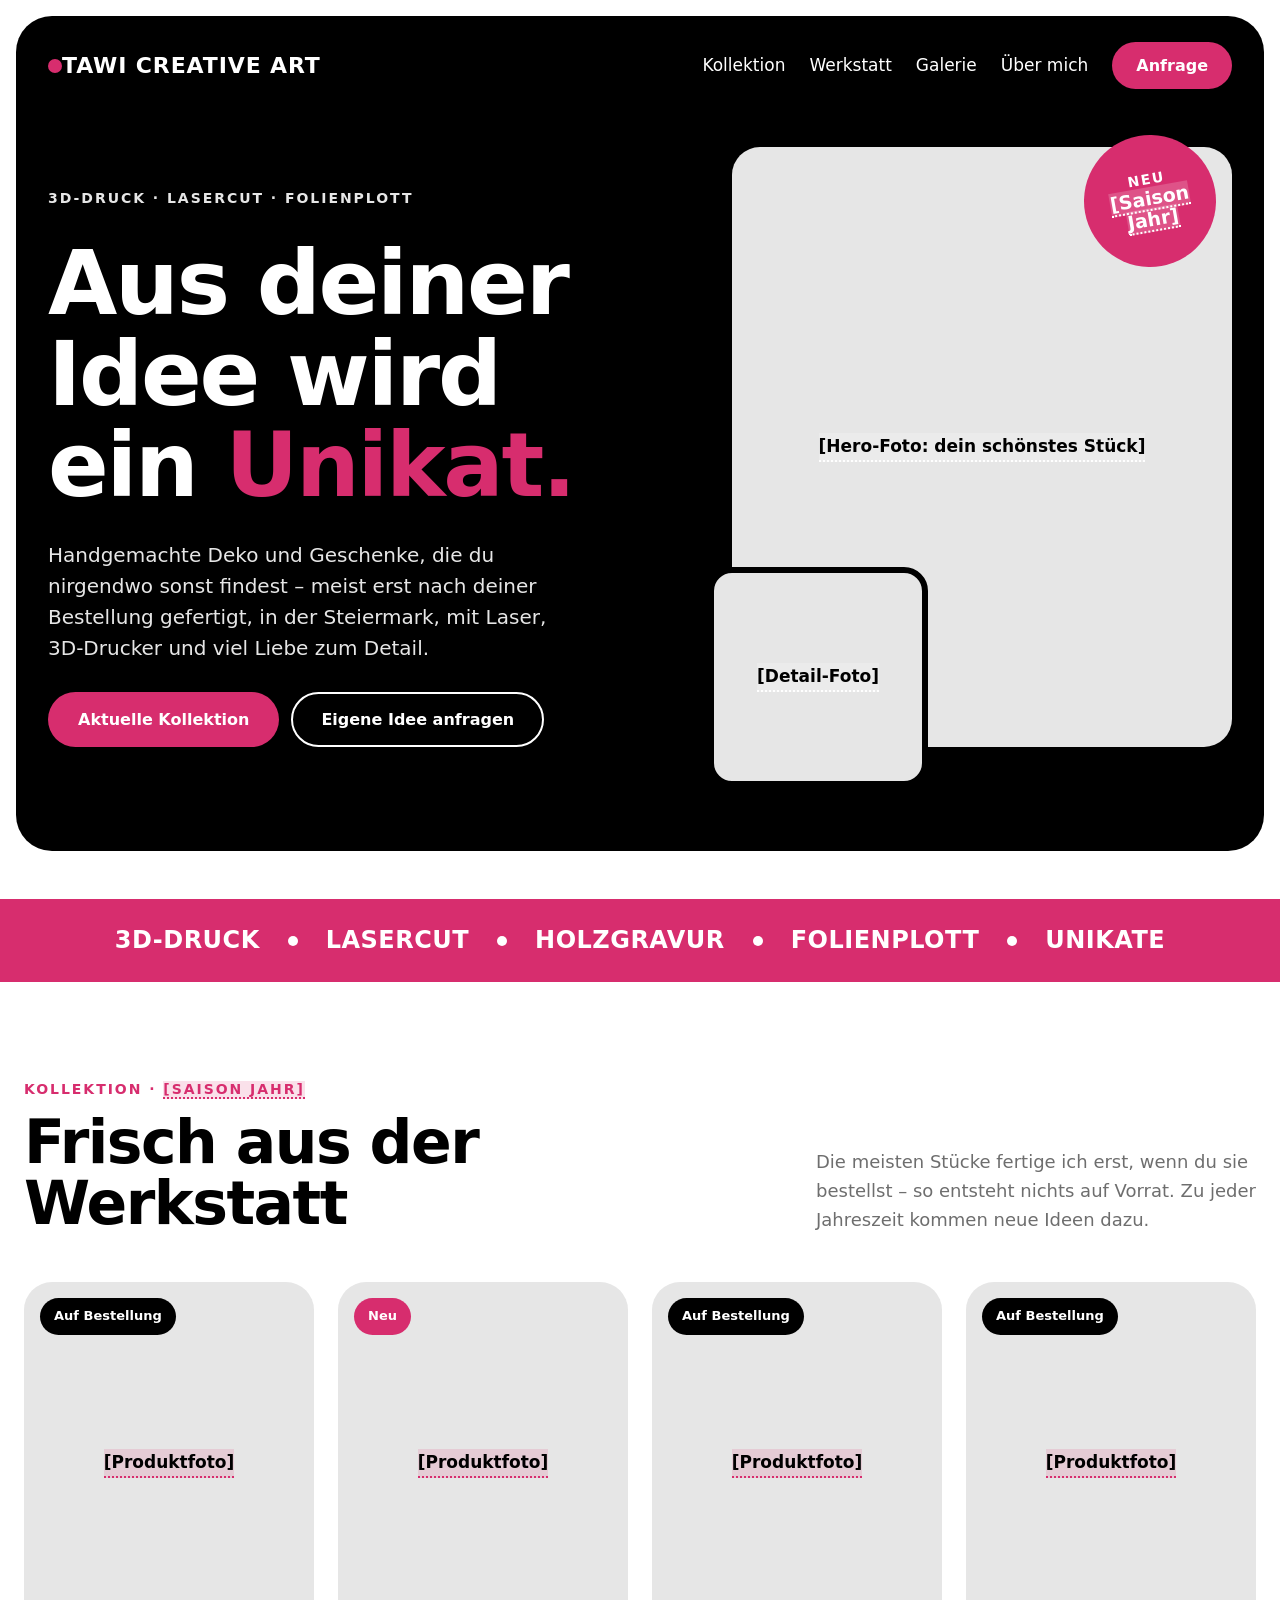
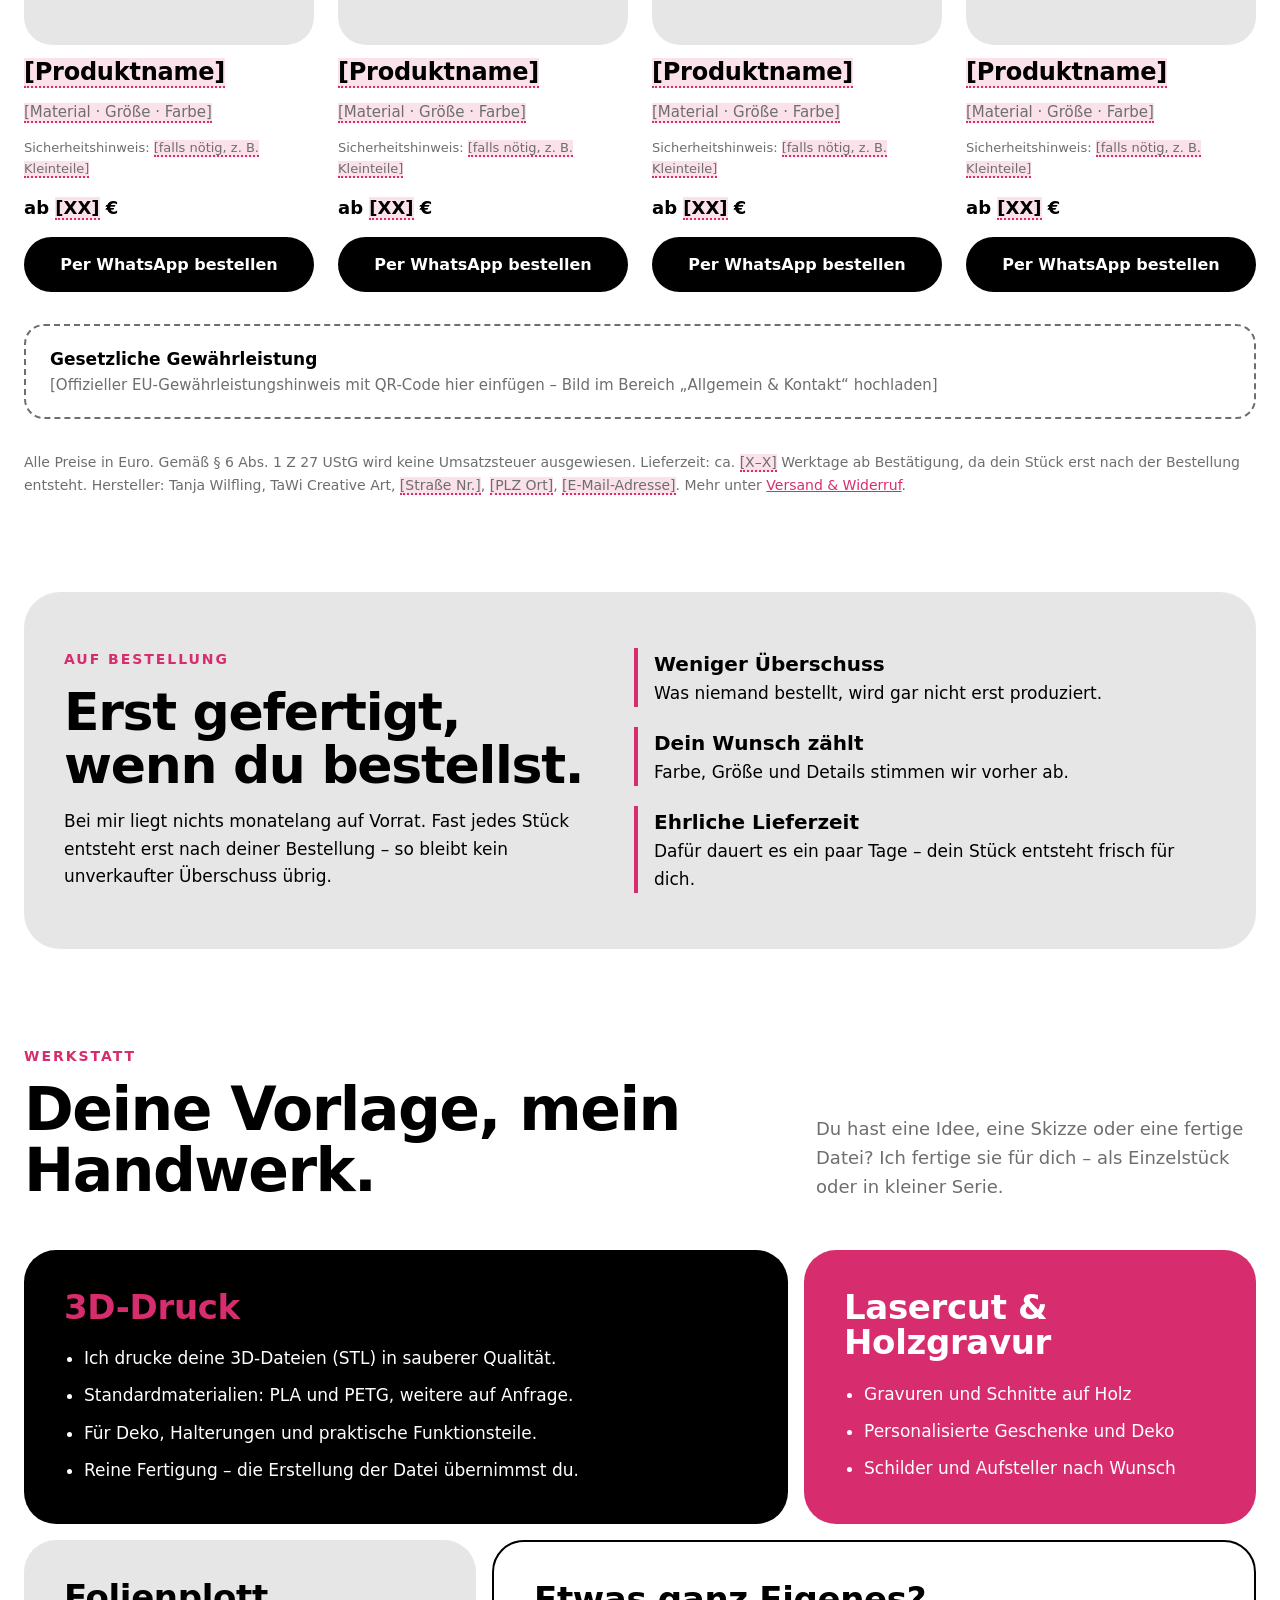
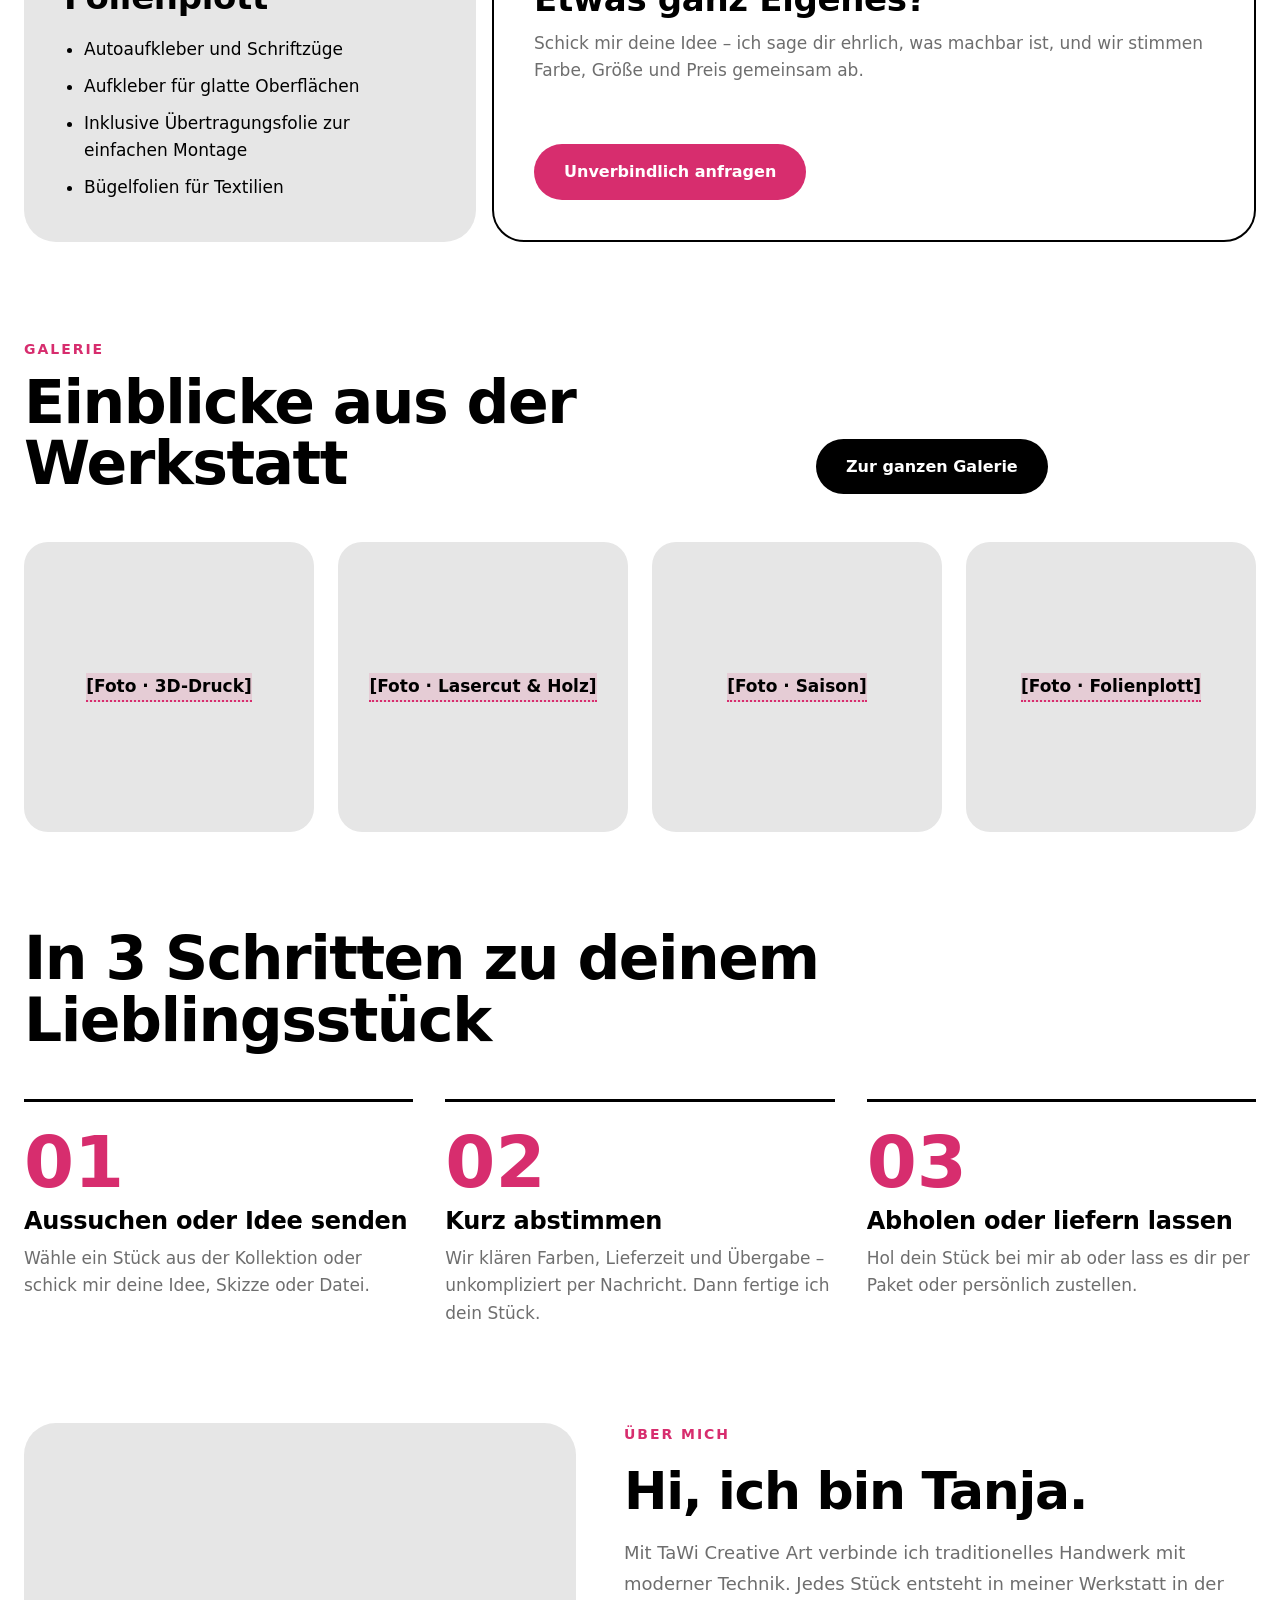
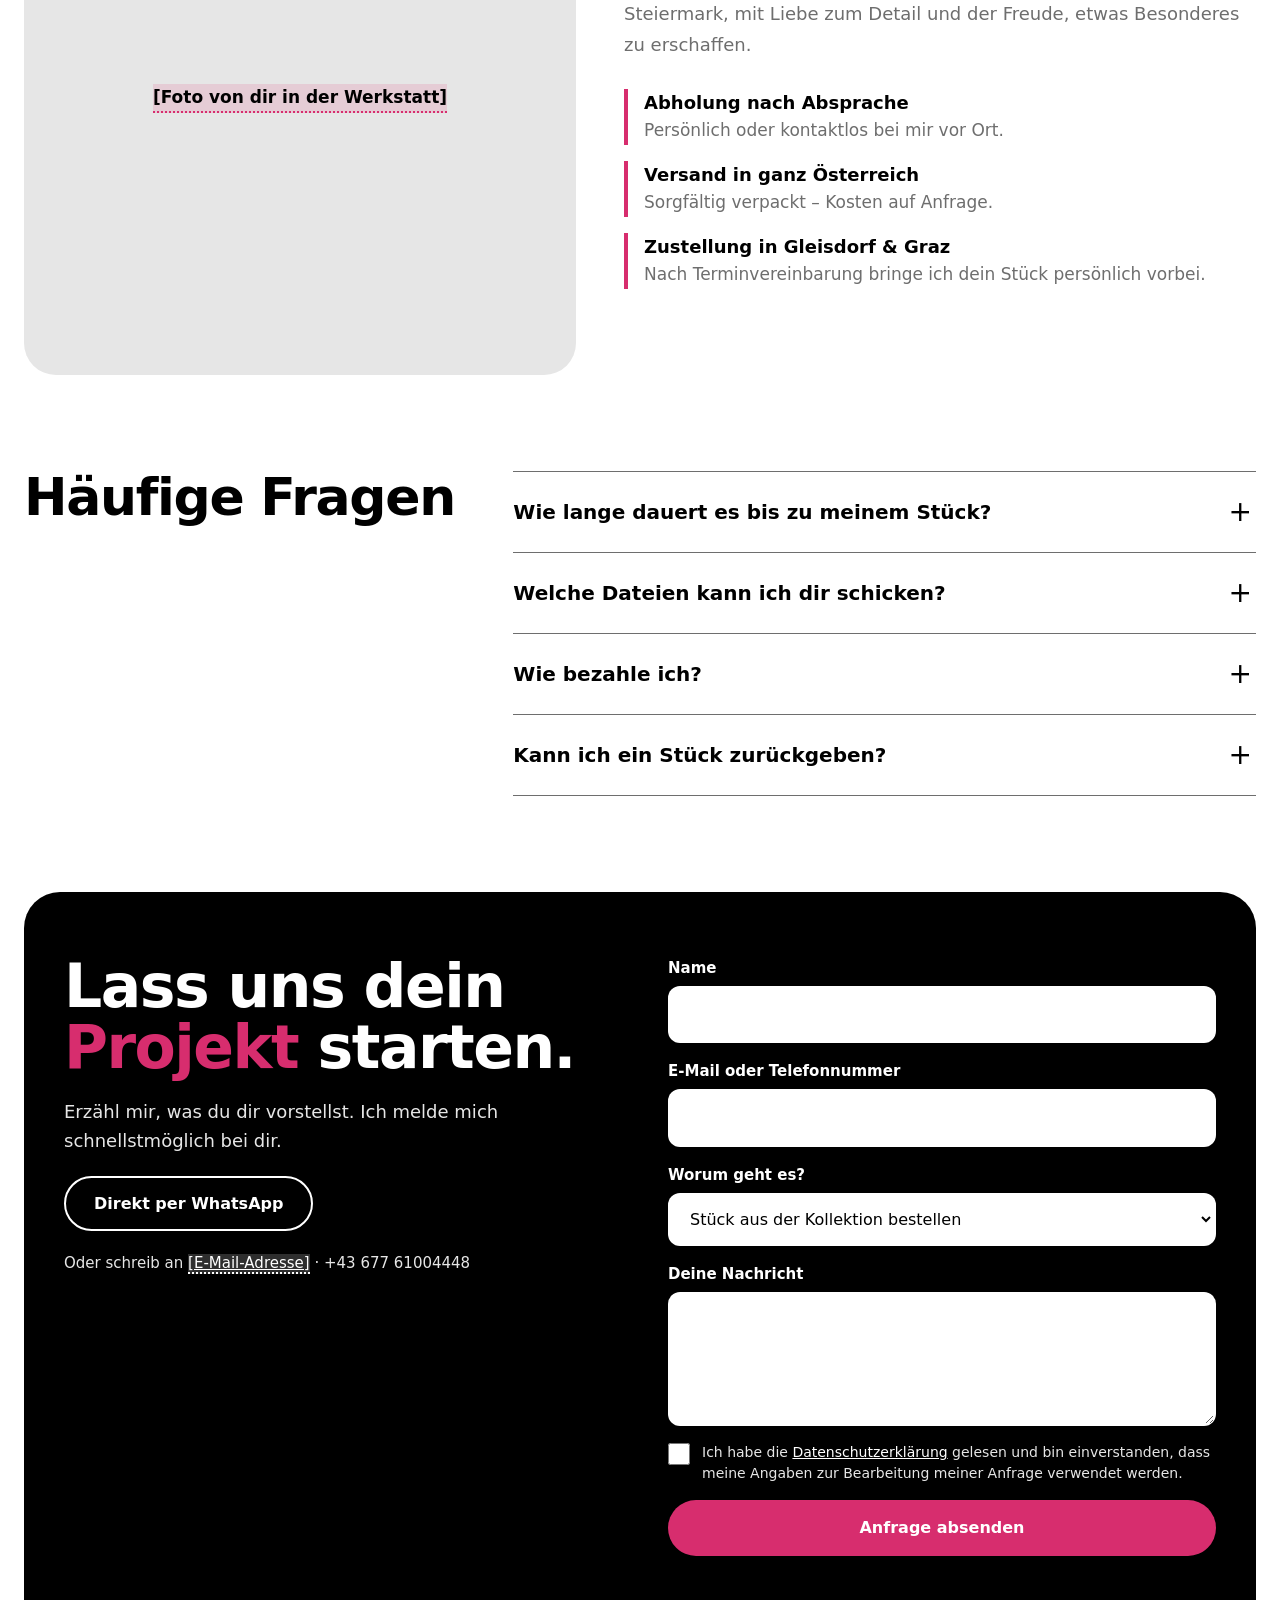
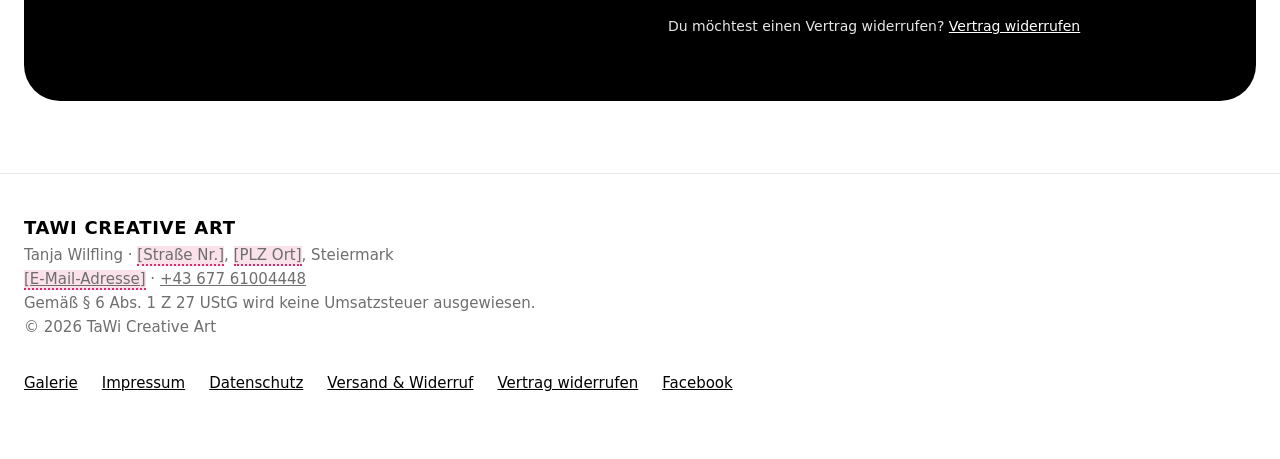
==== index.html @ 8251889d "Add files via upload" ====
<!doctype html>
<html lang="de">
<head>
<meta charset="utf-8">
<meta name="viewport" content="width=device-width, initial-scale=1">
<title>TaWi Creative Art – Geschenke &amp; Deko aus 3D-Druck, Lasercut und Folie</title>
<meta name="description" content="Handgemachte Deko und Geschenke aus 3D-Druck, Lasercut, Holzgravur und Folienplott – meist erst nach deiner Bestellung gefertigt. Aus Gleisdorf, Steiermark.">
<!-- ENTWURF: Die nächste Zeile löschen, sobald die Seite wirklich online gehen und bei Google erscheinen soll. -->
<meta name="robots" content="noindex, nofollow">
<meta property="og:type" content="website">
<meta property="og:title" content="TaWi Creative Art – Geschenke &amp; Deko aus 3D-Druck, Lasercut und Folie">
<meta property="og:description" content="Handgemachte Deko und Geschenke aus 3D-Druck, Lasercut, Holzgravur und Folienplott – meist erst nach deiner Bestellung gefertigt. Aus Gleisdorf, Steiermark.">
<meta name="theme-color" content="#000000">
<link rel="icon" href="data:image/svg+xml,%3Csvg xmlns='http://www.w3.org/2000/svg' viewBox='0 0 32 32'%3E%3Crect width='32' height='32' rx='8' fill='%23000'/%3E%3Ccircle cx='16' cy='16' r='7' fill='%23d72d6e'/%3E%3C/svg%3E">
<link rel="stylesheet" href="assets/css/style.css">
<script src="assets/js/site.js" defer></script>
</head>
<body>
<a class="skip" href="#main">Zum Inhalt springen</a>
<noscript><div class="ns">Bitte aktiviere JavaScript, damit Produkte und Kontaktdaten angezeigt werden.</div></noscript>
<header class="cardwrap"><div class="dark">
<nav class="nav" aria-label="Hauptnavigation">
  <a class="logo" href="index.html"><i></i>TaWi Creative Art</a>
  <ul>
    <li><a href="index.html#kollektion">Kollektion</a></li>
    <li><a href="index.html#werkstatt">Werkstatt</a></li>
    <li><a href="galerie.html">Galerie</a></li>
    <li><a href="index.html#ueber-mich">Über mich</a></li>
    <li><a class="btn" href="index.html#kontakt">Anfrage</a></li>
  </ul>
</nav>
<div class="hero">
  <div class="hero-text">
    <p class="eyebrow">3D-Druck · Lasercut · Folienplott</p>
    <h1>Aus deiner Idee wird ein <span class="pink">Unikat.</span></h1>
    <p class="lead">Handgemachte Deko und Geschenke, die du nirgendwo sonst findest – meist erst nach deiner Bestellung gefertigt, in der Steiermark, mit Laser, 3D-Drucker und viel Liebe zum Detail.</p>
    <div class="btns">
      <a class="btn" href="#kollektion">Aktuelle Kollektion</a>
      <a class="btn btn--line" href="#kontakt">Eigene Idee anfragen</a>
    </div>
  </div>
  <div class="hero-media">
    <div class="sticker" aria-hidden="true"><small data-site="saison_abzeichen">NEU</small><span data-site="saison">[Saison Jahr]</span></div>
    <div class="imgslot hero-main" data-img="hero_bild" data-alt="Ein Stück aus der Werkstatt von TaWi Creative Art">[Hero-Foto: dein schönstes Stück]</div>
    <div class="imgslot hero-sub" data-img="hero_bild2" data-alt="Detailaufnahme">[Detail-Foto]</div>
  </div>
</div>
</div></header>

<div class="ticker" aria-hidden="true"><ul><li>3D-Druck</li><li>Lasercut</li><li>Holzgravur</li><li>Folienplott</li><li>Unikate</li></ul></div>

<main id="main">

<section class="sec wrap" id="kollektion" aria-labelledby="h-kollektion">
  <div class="head">
    <div>
      <p class="eyebrow">Kollektion · <span data-site="saison">[Saison Jahr]</span></p>
      <h2 id="h-kollektion" data-kollektion="titel">Frisch aus der Werkstatt</h2>
    </div>
    <p data-kollektion="intro">Die meisten Stücke fertige ich erst, wenn du sie bestellst – so entsteht nichts auf Vorrat.</p>
  </div>
  <div class="cards" id="produkte"></div>

  <div class="label-box" id="label-box">
    <div>
      <strong>Gesetzliche Gewährleistung</strong>
      <div class="t" id="label-text">[Offizieller EU-Gewährleistungshinweis mit QR-Code hier einfügen – Bild im Bereich „Allgemein &amp; Kontakt“ hochladen]</div>
    </div>
    <img id="label-img" hidden alt="Hinweis zur gesetzlichen Gewährleistung">
  </div>
  <p class="note">Alle Preise in Euro. <span data-site="kleinunternehmer_hinweis" data-if="kleinunternehmer_hinweis">Gemäß § 6 Abs. 1 Z 27 UStG wird keine Umsatzsteuer ausgewiesen.</span> Lieferzeit: ca. <span data-site="lieferzeit">[X–X] Werktage</span> ab Bestätigung, da dein Stück erst nach der Bestellung entsteht. Hersteller: <span data-site="inhaberin">Tanja Wilfling</span>, <span data-site="firmenname">TaWi Creative Art</span>, <span data-site="strasse">[Straße Nr.]</span>, <span data-site="plz_ort">[PLZ Ort]</span>, <span data-site="email">[E-Mail-Adresse]</span>. Mehr unter <a href="versand-widerruf.html">Versand &amp; Widerruf</a>.</p>
</section>

<section class="sec wrap" aria-labelledby="h-bestellung">
  <div class="infobox">
    <div>
      <p class="eyebrow">Auf Bestellung</p>
      <h2 id="h-bestellung">Erst gefertigt, wenn du bestellst.</h2>
      <p>Bei mir liegt nichts monatelang auf Vorrat. Fast jedes Stück entsteht erst nach deiner Bestellung – so bleibt kein unverkaufter Überschuss übrig.</p>
    </div>
    <ul>
      <li><b>Weniger Überschuss</b>Was niemand bestellt, wird gar nicht erst produziert.</li>
      <li><b>Dein Wunsch zählt</b>Farbe, Größe und Details stimmen wir vorher ab.</li>
      <li><b>Ehrliche Lieferzeit</b>Dafür dauert es ein paar Tage – dein Stück entsteht frisch für dich.</li>
    </ul>
  </div>
</section>

<section class="sec wrap" id="werkstatt" aria-labelledby="h-werkstatt">
  <div class="head">
    <div>
      <p class="eyebrow">Werkstatt</p>
      <h2 id="h-werkstatt">Deine Vorlage, mein Handwerk.</h2>
    </div>
    <p>Du hast eine Idee, eine Skizze oder eine fertige Datei? Ich fertige sie für dich – als Einzelstück oder in kleiner Serie.</p>
  </div>
  <div class="bento">
    <div class="row">
      <div class="tile t-black">
        <h3>3D-Druck</h3>
        <ul>
          <li>Ich drucke deine 3D-Dateien (STL) in sauberer Qualität.</li>
          <li>Standardmaterialien: PLA und PETG, weitere auf Anfrage.</li>
          <li>Für Deko, Halterungen und praktische Funktionsteile.</li>
          <li>Reine Fertigung – die Erstellung der Datei übernimmst du.</li>
        </ul>
      </div>
      <div class="tile t-pink">
        <h3>Lasercut &amp; Holzgravur</h3>
        <ul>
          <li>Gravuren und Schnitte auf Holz</li>
          <li>Personalisierte Geschenke und Deko</li>
          <li>Schilder und Aufsteller nach Wunsch</li>
        </ul>
      </div>
    </div>
    <div class="row">
      <div class="tile t-grey">
        <h3>Folienplott</h3>
        <ul>
          <li>Autoaufkleber und Schriftzüge</li>
          <li>Aufkleber für glatte Oberflächen</li>
          <li>Inklusive Übertragungsfolie zur einfachen Montage</li>
          <li>Bügelfolien für Textilien</li>
        </ul>
      </div>
      <div class="tile t-line">
        <div>
          <h3>Etwas ganz Eigenes?</h3>
          <p class="muted" style="margin-top:12px">Schick mir deine Idee – ich sage dir ehrlich, was machbar ist, und wir stimmen Farbe, Größe und Preis gemeinsam ab.</p>
        </div>
        <a class="btn" href="#kontakt" style="align-self:flex-start">Unverbindlich anfragen</a>
      </div>
    </div>
  </div>
</section>

<section class="sec wrap" id="galerie-teaser" aria-labelledby="h-galerie">
  <div class="head">
    <div>
      <p class="eyebrow">Galerie</p>
      <h2 id="h-galerie">Einblicke aus der Werkstatt</h2>
    </div>
    <p><a class="btn btn--dark" href="galerie.html">Zur ganzen Galerie</a></p>
  </div>
  <div class="cards" id="teaser"></div>
</section>

<section class="sec wrap" aria-labelledby="h-schritte">
  <h2 id="h-schritte" style="margin-bottom:48px">In 3 Schritten zu deinem Lieblingsstück</h2>
  <div class="steps">
    <div class="step"><div class="n" aria-hidden="true">01</div><h3>Aussuchen oder Idee senden</h3><p class="muted">Wähle ein Stück aus der Kollektion oder schick mir deine Idee, Skizze oder Datei.</p></div>
    <div class="step"><div class="n" aria-hidden="true">02</div><h3>Kurz abstimmen</h3><p class="muted">Wir klären Farben, Lieferzeit und Übergabe – unkompliziert per Nachricht. Dann fertige ich dein Stück.</p></div>
    <div class="step"><div class="n" aria-hidden="true">03</div><h3>Abholen oder liefern lassen</h3><p class="muted">Hol dein Stück bei mir ab oder lass es dir per Paket oder persönlich zustellen.</p></div>
  </div>
</section>

<section class="sec wrap" id="ueber-mich" aria-labelledby="h-ueber">
  <div class="about">
    <div><div class="imgslot" data-img="ueber_bild" data-alt="Tanja Wilfling in ihrer Werkstatt">[Foto von dir in der Werkstatt]</div></div>
    <div>
      <p class="eyebrow">Über mich</p>
      <h2 id="h-ueber">Hi, ich bin Tanja.</h2>
      <p class="muted" style="font-size:18px;line-height:1.7">Mit TaWi Creative Art verbinde ich traditionelles Handwerk mit moderner Technik. Jedes Stück entsteht in meiner Werkstatt in der Steiermark, mit Liebe zum Detail und der Freude, etwas Besonderes zu erschaffen.</p>
      <ul>
        <li><b>Abholung nach Absprache</b><span>Persönlich oder kontaktlos bei mir vor Ort.</span></li>
        <li><b>Versand in ganz Österreich</b><span>Sorgfältig verpackt – Kosten auf Anfrage.</span></li>
        <li><b>Zustellung in Gleisdorf &amp; Graz</b><span>Nach Terminvereinbarung bringe ich dein Stück persönlich vorbei.</span></li>
      </ul>
    </div>
  </div>
</section>

<section class="sec wrap" aria-labelledby="h-faq">
  <div class="faq">
    <h2 id="h-faq">Häufige Fragen</h2>
    <div class="faq-list" id="faq-list"></div>
  </div>
</section>

<section class="sec wrap" id="kontakt" aria-labelledby="h-kontakt">
  <div class="contact">
    <div>
      <h2 id="h-kontakt">Lass uns dein <span class="pink">Projekt</span> starten.</h2>
      <p>Erzähl mir, was du dir vorstellst. Ich melde mich schnellstmöglich bei dir.</p>
      <a class="btn btn--line" data-href="https://wa.me/{whatsapp}" href="https://wa.me/4367761004448">Direkt per WhatsApp</a>
      <p style="font-size:15px">Oder schreib an <a style="color:#fff" data-href="mailto:{email}" data-site="email" href="#kontakt">[E-Mail-Adresse]</a> · <span data-site="telefon">+43 677 61004448</span></p>
    </div>
    <form class="f" data-subject="Anfrage über die Website TaWi Creative Art" novalidate>
      <div class="field"><label for="f-name">Name</label><input id="f-name" name="Name" type="text" autocomplete="name" required></div>
      <div class="field"><label for="f-kontakt">E-Mail oder Telefonnummer</label><input id="f-kontakt" name="Kontakt" type="text" autocomplete="email" required></div>
      <div class="field"><label for="f-anliegen">Worum geht es?</label>
        <select id="f-anliegen" name="Anliegen">
          <option>Stück aus der Kollektion bestellen</option>
          <option>3D-Druck</option>
          <option>Lasercut &amp; Holzgravur</option>
          <option>Folienplott &amp; Autoaufkleber</option>
        </select>
      </div>
      <div class="field"><label for="f-text">Deine Nachricht</label><textarea id="f-text" name="Nachricht" rows="4" required></textarea></div>
      <div class="hp" aria-hidden="true"><label>Nicht ausfüllen<input name="_gotcha" type="text" tabindex="-1" autocomplete="off"></label></div>
      <div class="check"><input id="f-dsgvo" type="checkbox" required><label for="f-dsgvo">Ich habe die <a href="datenschutz.html">Datenschutzerklärung</a> gelesen und bin einverstanden, dass meine Angaben zur Bearbeitung meiner Anfrage verwendet werden.</label></div>
      <button class="btn" type="submit">Anfrage absenden</button>
      <p class="form-msg" role="status" aria-live="polite"></p>
      <p style="font-size:14px;color:#e6e6e6">Du möchtest einen Vertrag widerrufen? <a style="color:#fff" href="vertrag-widerrufen.html">Vertrag widerrufen</a></p>
    </form>
  </div>
</section>

</main>
<footer class="footer"><div class="wrap">
  <div>
    <b data-site="firmenname">TaWi Creative Art</b>
    <div><span data-site="inhaberin">Tanja Wilfling</span> · <span data-site="strasse">[Straße Nr.]</span>, <span data-site="plz_ort">[PLZ Ort]</span>, Steiermark</div>
    <div><a data-href="mailto:{email}" data-site="email" href="#" style="color:inherit">[E-Mail-Adresse]</a> · <a data-href="tel:{telefon_tel}" data-site="telefon" href="tel:+4367761004448" style="color:inherit">+43 677 61004448</a></div>
    <div data-if="kleinunternehmer_hinweis"><span data-site="kleinunternehmer_hinweis">Gemäß § 6 Abs. 1 Z 27 UStG wird keine Umsatzsteuer ausgewiesen.</span></div>
    <div>© <span data-year>2026</span> TaWi Creative Art</div>
  </div>
  <ul>
    <li><a href="galerie.html">Galerie</a></li>
    <li><a href="impressum.html">Impressum</a></li>
    <li><a href="datenschutz.html">Datenschutz</a></li>
    <li><a href="versand-widerruf.html">Versand &amp; Widerruf</a></li>
    <li><a href="vertrag-widerrufen.html">Vertrag widerrufen</a></li>
    <li><a data-href="{facebook}" href="https://www.facebook.com/profile.php?id=61577675852365" rel="noopener">Facebook</a></li>
  </ul>
</div></footer>
</body>
</html>
---- assets/css/style.css ----
/* TaWi Creative Art – Stylesheet */
:root{
  --black:#000000; --white:#FFFFFF; --pink:#d72d6e; --g1:#e6e6e6; --g2:#6e6e6e;
  --radius:32px; --radius-s:20px;
  --head:"Bricolage Grotesque","Arial Black","Helvetica Neue",system-ui,-apple-system,"Segoe UI",Roboto,sans-serif;
  --body:"DM Sans",system-ui,-apple-system,"Segoe UI",Roboto,"Helvetica Neue",Arial,sans-serif;
  --max:1280px;
}
*{box-sizing:border-box}
html{scroll-behavior:smooth}
body{margin:0;font-family:var(--body);font-size:17px;line-height:1.6;color:var(--black);background:var(--white);-webkit-text-size-adjust:100%}
img{max-width:100%;display:block}
[hidden]{display:none!important}
a{color:var(--pink)}
a:hover{color:var(--black)}
:focus-visible{outline:3px solid var(--pink);outline-offset:3px}
.skip{position:absolute;left:-999px;top:0;background:var(--black);color:var(--white);padding:12px 16px;z-index:100}
.skip:focus{left:8px;top:8px}
h1,h2,h3{font-family:var(--head);font-weight:800;margin:0;letter-spacing:-0.025em;line-height:1.02}
h1{font-size:clamp(44px,7vw,92px)}
h2{font-size:clamp(34px,5vw,60px)}
h3{font-size:24px;line-height:1.15;letter-spacing:-0.01em}
p{margin:0}
.wrap{max-width:var(--max);margin:0 auto;padding-left:24px;padding-right:24px}
.sec{padding-top:96px}
.eyebrow{font-size:14px;font-weight:700;letter-spacing:.14em;text-transform:uppercase;color:var(--pink)}
.muted{color:var(--g2)}
.pink{color:var(--pink)}

/* Karten oben (Navigation / Hero) */
.cardwrap{padding:16px 16px 0}
.dark{max-width:var(--max);margin:0 auto;background:var(--black);color:var(--white);border-radius:36px;overflow:hidden}
.nav{display:flex;flex-wrap:wrap;align-items:center;justify-content:space-between;gap:8px 16px;padding:20px 32px}
.logo{display:flex;align-items:center;gap:10px;font-family:var(--head);font-weight:800;font-size:22px;letter-spacing:.04em;text-transform:uppercase;color:var(--white);text-decoration:none}
.logo i{width:14px;height:14px;border-radius:99px;background:var(--pink);display:inline-block}
.nav ul{display:flex;flex-wrap:wrap;gap:0 24px;list-style:none;margin:0;padding:0;align-items:center;font-weight:500}
.nav a{color:var(--white);text-decoration:none;display:inline-block;padding:12px 0}
.nav a:hover{color:var(--g1);text-decoration:underline}
.nav a.btn{padding:12px 22px;color:var(--white)}
.nav a.btn:hover{background:var(--white);color:var(--black);text-decoration:none}

/* Knöpfe */
.btn{display:inline-block;font-family:var(--body);font-weight:700;font-size:16px;line-height:1.2;text-align:center;text-decoration:none;padding:16px 28px;border-radius:99px;border:2px solid transparent;cursor:pointer;background:var(--pink);color:var(--white)}
.btn:hover{background:var(--black);color:var(--white)}
.btn--dark{background:var(--black);color:var(--white)}
.btn--dark:hover{background:var(--pink)}
.btn--line{background:transparent;color:var(--white);border-color:var(--white)}
.btn--line:hover{background:var(--white);color:var(--black)}
.btn--line-dark{background:transparent;color:var(--black);border-color:var(--black)}
.btn--line-dark:hover{background:var(--black);color:var(--white)}
.btns{display:flex;flex-wrap:wrap;gap:12px}

/* Hero */
.hero{display:flex;flex-wrap:wrap;align-items:center;gap:56px;padding:32px 32px 64px}
.hero-text{flex:1 1 460px;min-width:0;display:flex;flex-direction:column;gap:28px}
.hero-text .eyebrow{color:var(--g1)}
.hero-text p.lead{font-size:20px;line-height:1.55;color:var(--g1);max-width:520px}
.hero-media{flex:1 1 380px;min-width:0;position:relative;padding:0 0 40px 24px}
.imgslot{position:relative;overflow:hidden;background:var(--g1);color:var(--black);display:flex;align-items:center;justify-content:center;text-align:center;font-weight:700;padding:16px}
.imgslot img{position:absolute;inset:0;width:100%;height:100%;object-fit:cover}
.hero-main{width:100%;aspect-ratio:4/5;max-height:600px;border-radius:28px}
.hero-sub{position:absolute;left:0;bottom:0;width:42%;aspect-ratio:1/1;border-radius:24px;border:6px solid var(--black)}
.sticker{position:absolute;right:16px;top:-12px;width:132px;height:132px;border-radius:99px;background:var(--pink);color:var(--white);display:flex;flex-direction:column;align-items:center;justify-content:center;text-align:center;transform:rotate(-10deg);font-family:var(--head);font-weight:800;line-height:1.1;z-index:2;padding:8px}
.sticker small{font-size:14px;letter-spacing:.12em}
.sticker span{font-size:19px}

/* Laufband */
.ticker{background:var(--pink);color:var(--white);margin-top:48px}
.ticker ul{max-width:var(--max);margin:0 auto;padding:22px 24px;list-style:none;display:flex;flex-wrap:wrap;align-items:center;justify-content:center;gap:10px 28px;font-family:var(--head);font-weight:800;font-size:24px;text-transform:uppercase;letter-spacing:.02em}
.ticker li+li::before{content:"";display:inline-block;width:10px;height:10px;border-radius:99px;background:var(--white);margin-right:28px;vertical-align:middle}

/* Abschnittsköpfe */
.head{display:flex;flex-wrap:wrap;align-items:flex-end;justify-content:space-between;gap:24px;margin-bottom:48px}
.head>div{flex:1 1 420px;min-width:0;display:flex;flex-direction:column;gap:12px}
.head>p{flex:1 1 320px;max-width:440px;font-size:18px;color:var(--g2)}

/* Produkte */
.cards{display:flex;flex-wrap:wrap;gap:24px}
.card{flex:1 1 250px;min-width:0;display:flex;flex-direction:column;gap:14px}
.card .imgslot{aspect-ratio:4/5;border-radius:28px}
.badge{position:absolute;left:16px;top:16px;z-index:1;background:var(--black);color:var(--white);font-size:13px;font-weight:700;padding:8px 14px;border-radius:99px}
.badge.neu{background:var(--pink)}
.card h3{font-size:24px}
.card .d{font-size:15px;color:var(--g2)}
.card .s{font-size:13px;color:var(--g2)}
.card .p{font-weight:700;font-size:18px}
.note{font-size:14px;color:var(--g2);margin-top:32px}
.label-box{margin-top:32px;border:2px dashed var(--g2);border-radius:var(--radius-s);padding:20px 24px;display:flex;flex-wrap:wrap;gap:16px 24px;align-items:center}
.label-box strong{display:block}
.label-box img{max-width:340px;height:auto;border-radius:8px}
.label-box .t{flex:1 1 300px;font-size:15px;color:var(--g2)}
.label-box.has-img{border-style:solid;border-color:var(--g1)}

/* Info-Box (Auf Bestellung) */
.infobox{background:var(--g1);border-radius:36px;padding:56px 40px;display:flex;flex-wrap:wrap;gap:48px}
.infobox>div:first-child{flex:1 1 340px;min-width:0;display:flex;flex-direction:column;gap:16px}
.infobox h2{font-size:clamp(34px,4.5vw,52px)}
.infobox ul{flex:1 1 400px;min-width:0;list-style:none;margin:0;padding:0;display:flex;flex-direction:column;gap:20px}
.infobox li{border-left:4px solid var(--pink);padding-left:16px}
.infobox li b{display:block;font-size:20px}

/* Werkstatt Kacheln */
.bento{display:flex;flex-direction:column;gap:16px}
.row{display:flex;flex-wrap:wrap;gap:16px}
.tile{border-radius:var(--radius);padding:40px;display:flex;flex-direction:column;gap:20px;min-width:0}
.tile h3{font-size:34px;line-height:1.05}
.tile ul{margin:0;padding-left:20px;display:flex;flex-direction:column;gap:10px}
.t-black{background:var(--black);color:var(--white);flex:2 1 460px}
.t-black h3{color:var(--pink)}
.t-pink{background:var(--pink);color:var(--white);flex:1 1 300px}
.t-grey{background:var(--g1);color:var(--black);flex:1 1 300px}
.t-line{border:2px solid var(--black);flex:2 1 460px;justify-content:space-between}

/* Schritte */
.steps{display:flex;flex-wrap:wrap;gap:32px}
.step{flex:1 1 280px;min-width:0;border-top:3px solid var(--black);padding-top:24px;display:flex;flex-direction:column;gap:10px}
.step .n{font-family:var(--head);font-weight:800;font-size:72px;line-height:1;color:var(--pink)}

/* Über mich */
.about{display:flex;flex-wrap:wrap;gap:48px;align-items:flex-start}
.about .imgslot{aspect-ratio:1/1;border-radius:32px}
.about>div:first-child{flex:1 1 360px;min-width:0}
.about>div:last-child{flex:1 1 440px;min-width:0;display:flex;flex-direction:column;gap:20px}
.about h2{font-size:clamp(32px,4.5vw,52px)}
.about ul{list-style:none;margin:8px 0 0;padding:0;display:flex;flex-direction:column;gap:16px}
.about li{border-left:4px solid var(--pink);padding-left:16px}
.about li b{display:block;font-size:18px}
.about li span{color:var(--g2)}

/* FAQ */
.faq{display:flex;flex-wrap:wrap;gap:48px}
.faq>h2{flex:1 1 300px;min-width:0;font-size:clamp(32px,4.5vw,52px)}
.faq-list{flex:2 1 460px;min-width:0;border-bottom:1px solid var(--g2)}
.faq-list details{border-top:1px solid var(--g2);padding:0}
.faq-list summary{cursor:pointer;list-style:none;font-weight:700;font-size:20px;padding:24px 40px 24px 0;position:relative}
.faq-list summary::-webkit-details-marker{display:none}
.faq-list summary::after{content:"+";position:absolute;right:4px;top:50%;transform:translateY(-50%);font-size:28px;font-weight:400}
.faq-list details[open] summary::after{content:"–"}
.faq-list details p{padding:0 0 24px;color:var(--g2)}

/* Kontakt */
.contact{background:var(--black);color:var(--white);border-radius:36px;padding:64px 40px;display:flex;flex-wrap:wrap;gap:56px}
.contact>div,.contact>form{flex:1 1 360px;min-width:0;display:flex;flex-direction:column;gap:20px}
.contact>form{gap:16px}
.contact p{color:var(--g1);font-size:18px}
.contact .btn--line{align-self:flex-start}
form.f{display:flex;flex-direction:column;gap:16px}
.field{display:flex;flex-direction:column;gap:6px}
.field label{font-weight:700;font-size:15px}
.field input,.field select,.field textarea{width:100%;padding:14px 16px;border-radius:12px;border:2px solid transparent;background:var(--white);color:var(--black);font:inherit;font-size:16px}
.field input:focus,.field select:focus,.field textarea:focus{border-color:var(--pink);outline:none}
.check{display:flex;gap:12px;align-items:flex-start;font-size:14px;line-height:1.5;color:var(--g1)}
.check input{width:22px;height:22px;margin:1px 0 0;flex:0 0 auto}
.check a{color:var(--white)}
.form-msg{font-weight:700;min-height:1.5em}
.hp{position:absolute;left:-9999px;height:0;overflow:hidden}
.light form.f .field input,.light form.f .field select,.light form.f .field textarea{border-color:var(--black)}
.light .check{color:var(--g2)}
.light .check a{color:var(--pink)}

/* Footer */
.footer{border-top:1px solid var(--g1);margin-top:72px}
.footer .wrap{padding-top:40px;padding-bottom:56px;display:flex;flex-wrap:wrap;gap:24px 48px;justify-content:space-between;font-size:15px;color:var(--g2)}
.footer b{font-family:var(--head);font-weight:800;font-size:18px;color:var(--black);text-transform:uppercase;letter-spacing:.04em;display:block}
.footer ul{list-style:none;margin:0;padding:0;display:flex;flex-wrap:wrap;gap:4px 24px;align-content:flex-start}
.footer ul a{color:var(--black);padding:8px 0;display:inline-block}
.footer ul a:hover{color:var(--pink)}

/* Textseiten (Impressum etc.) */
.legal{max-width:760px;margin:0 auto;padding:72px 24px 24px;display:flex;flex-direction:column;gap:32px;overflow-wrap:anywhere}
.legal section>p+p{margin-top:12px}
.legal h1{font-size:clamp(40px,6vw,64px)}
.legal h2{font-size:24px;letter-spacing:-0.01em;line-height:1.2;margin-bottom:6px}
.legal .lead{color:var(--g2)}
.legal ul{margin:6px 0 0;padding-left:22px}
.legal.narrow{max-width:640px}

/* Galerie */
.chips{display:flex;flex-wrap:wrap;gap:10px;margin:32px 0}
.chip{font:inherit;font-weight:700;font-size:15px;padding:10px 18px;border-radius:99px;border:2px solid var(--black);background:var(--white);color:var(--black);cursor:pointer}
.chip[aria-pressed="true"]{background:var(--black);color:var(--white)}
.chip:hover{border-color:var(--pink)}
.gal{columns:3 280px;column-gap:16px}
.gal figure{margin:0 0 16px;break-inside:avoid;position:relative;border-radius:24px;overflow:hidden;background:var(--g1)}
.gal figure button{display:block;width:100%;padding:0;border:0;background:none;cursor:zoom-in}
.gal img{width:100%;height:auto}
.gal figcaption{padding:10px 14px;font-size:14px;color:var(--black);background:var(--g1)}
.gal .ph{display:flex;align-items:center;justify-content:center;aspect-ratio:1/1;font-weight:700;text-align:center;padding:16px}
.gal figure:nth-child(3n+2) .ph{aspect-ratio:4/5}
dialog.lb{border:0;padding:0;background:transparent;max-width:min(94vw,1100px);max-height:94vh;overflow:visible}
dialog.lb::backdrop{background:rgba(0,0,0,.85)}
dialog.lb img{max-height:86vh;width:auto;margin:0 auto;border-radius:16px}
dialog.lb p{color:var(--white);text-align:center;margin-top:10px}
dialog.lb button{position:absolute;right:0;top:-48px;background:var(--pink);color:var(--white);border:0;border-radius:99px;font:inherit;font-weight:700;padding:10px 18px;cursor:pointer}
.cta-bar{background:var(--black);color:var(--white);border-radius:36px;padding:56px 40px;display:flex;flex-wrap:wrap;align-items:center;justify-content:space-between;gap:24px}
.cta-bar h2{flex:1 1 360px;font-size:clamp(32px,4.5vw,52px)}

/* Platzhalter-Markierung */
.todo{background:rgba(215,45,110,.14);border-bottom:2px dotted var(--pink);color:inherit}
.dark .todo,.contact .todo,.cta-bar .todo,.t-black .todo{background:rgba(255,255,255,.18);border-bottom-color:var(--white)}

noscript .ns{background:var(--pink);color:var(--white);padding:12px 24px;text-align:center;font-weight:700}

@media (max-width:640px){
  body{font-size:16px}
  .nav{padding:16px 20px}
  .hero{padding:24px 20px 48px;gap:40px}
  .sec{padding-top:72px}
  .tile,.infobox,.contact,.cta-bar{padding:32px 24px}
  .ticker ul{font-size:19px}
  .sticker{width:108px;height:108px;right:8px}
  .sticker span{font-size:16px}
}
@media (prefers-reduced-motion:reduce){html{scroll-behavior:auto}}
@media print{.nav,.ticker,.contact,.footer{display:none}}
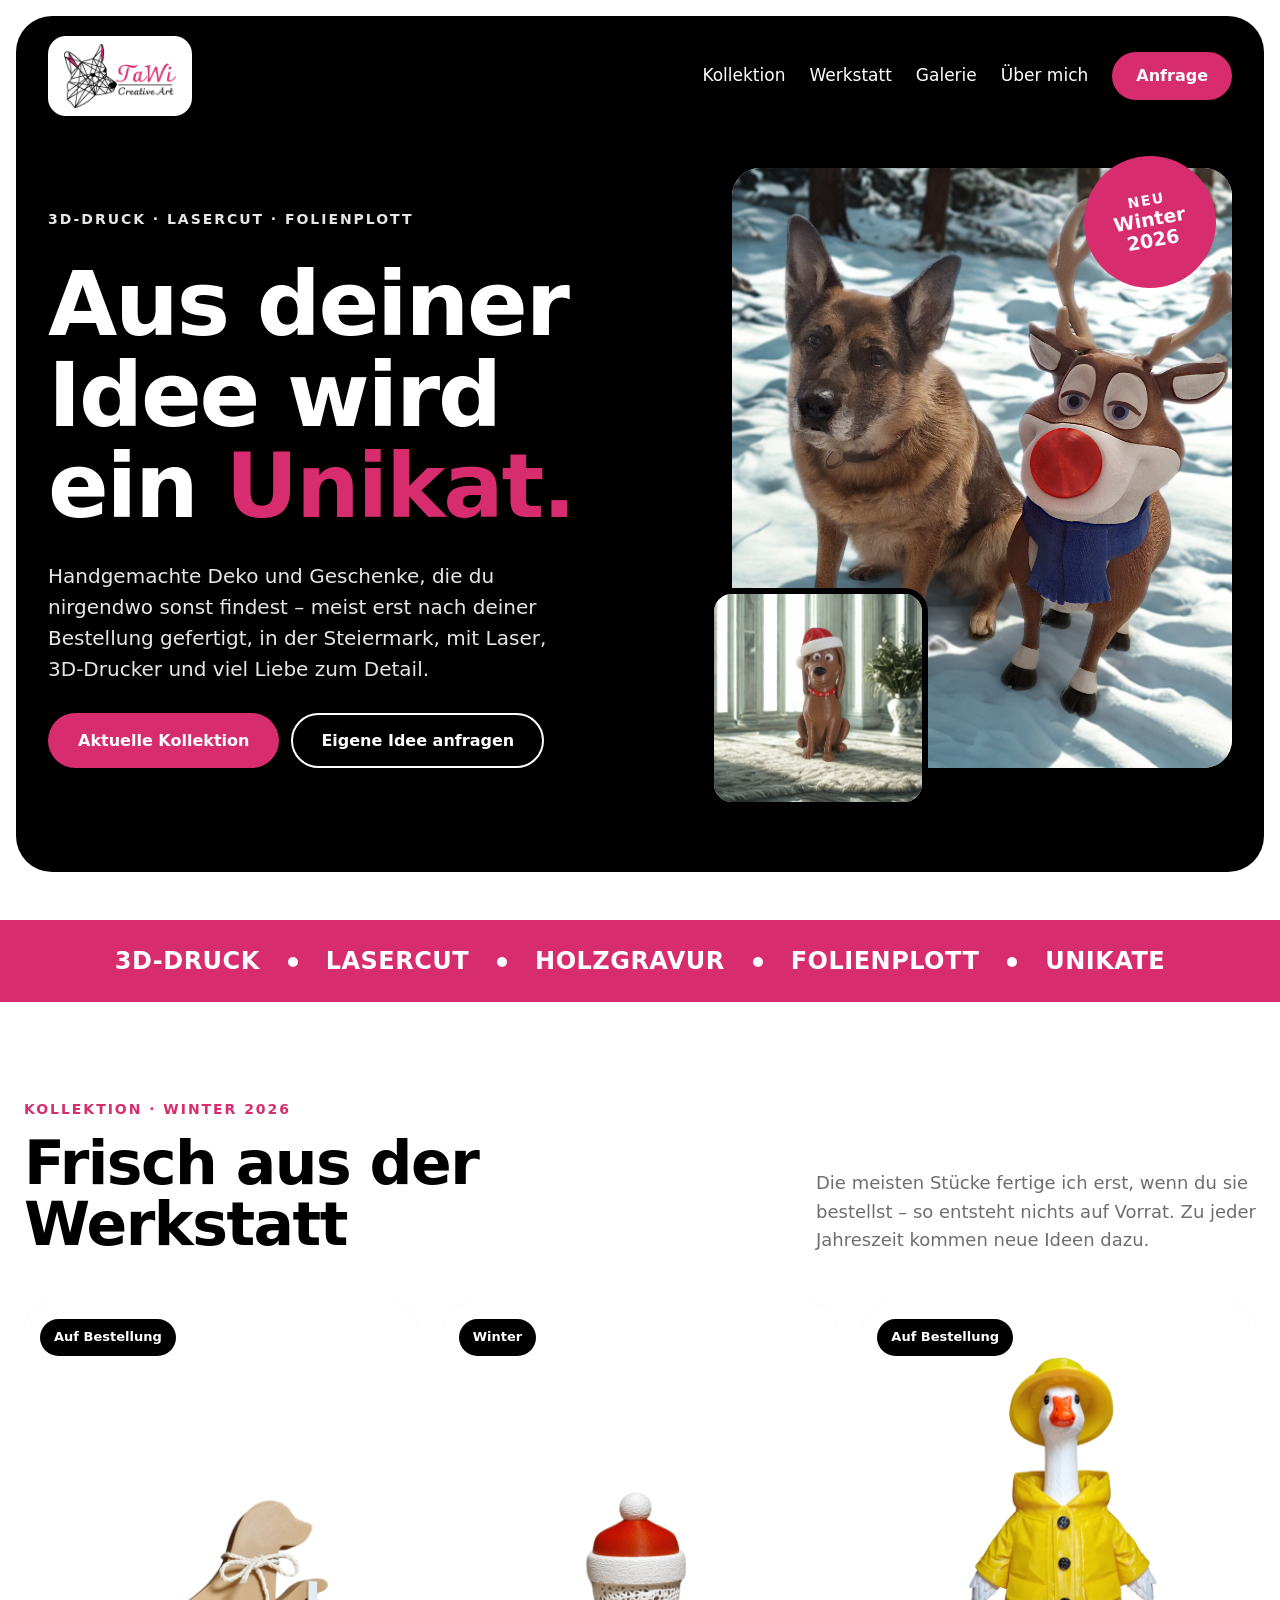
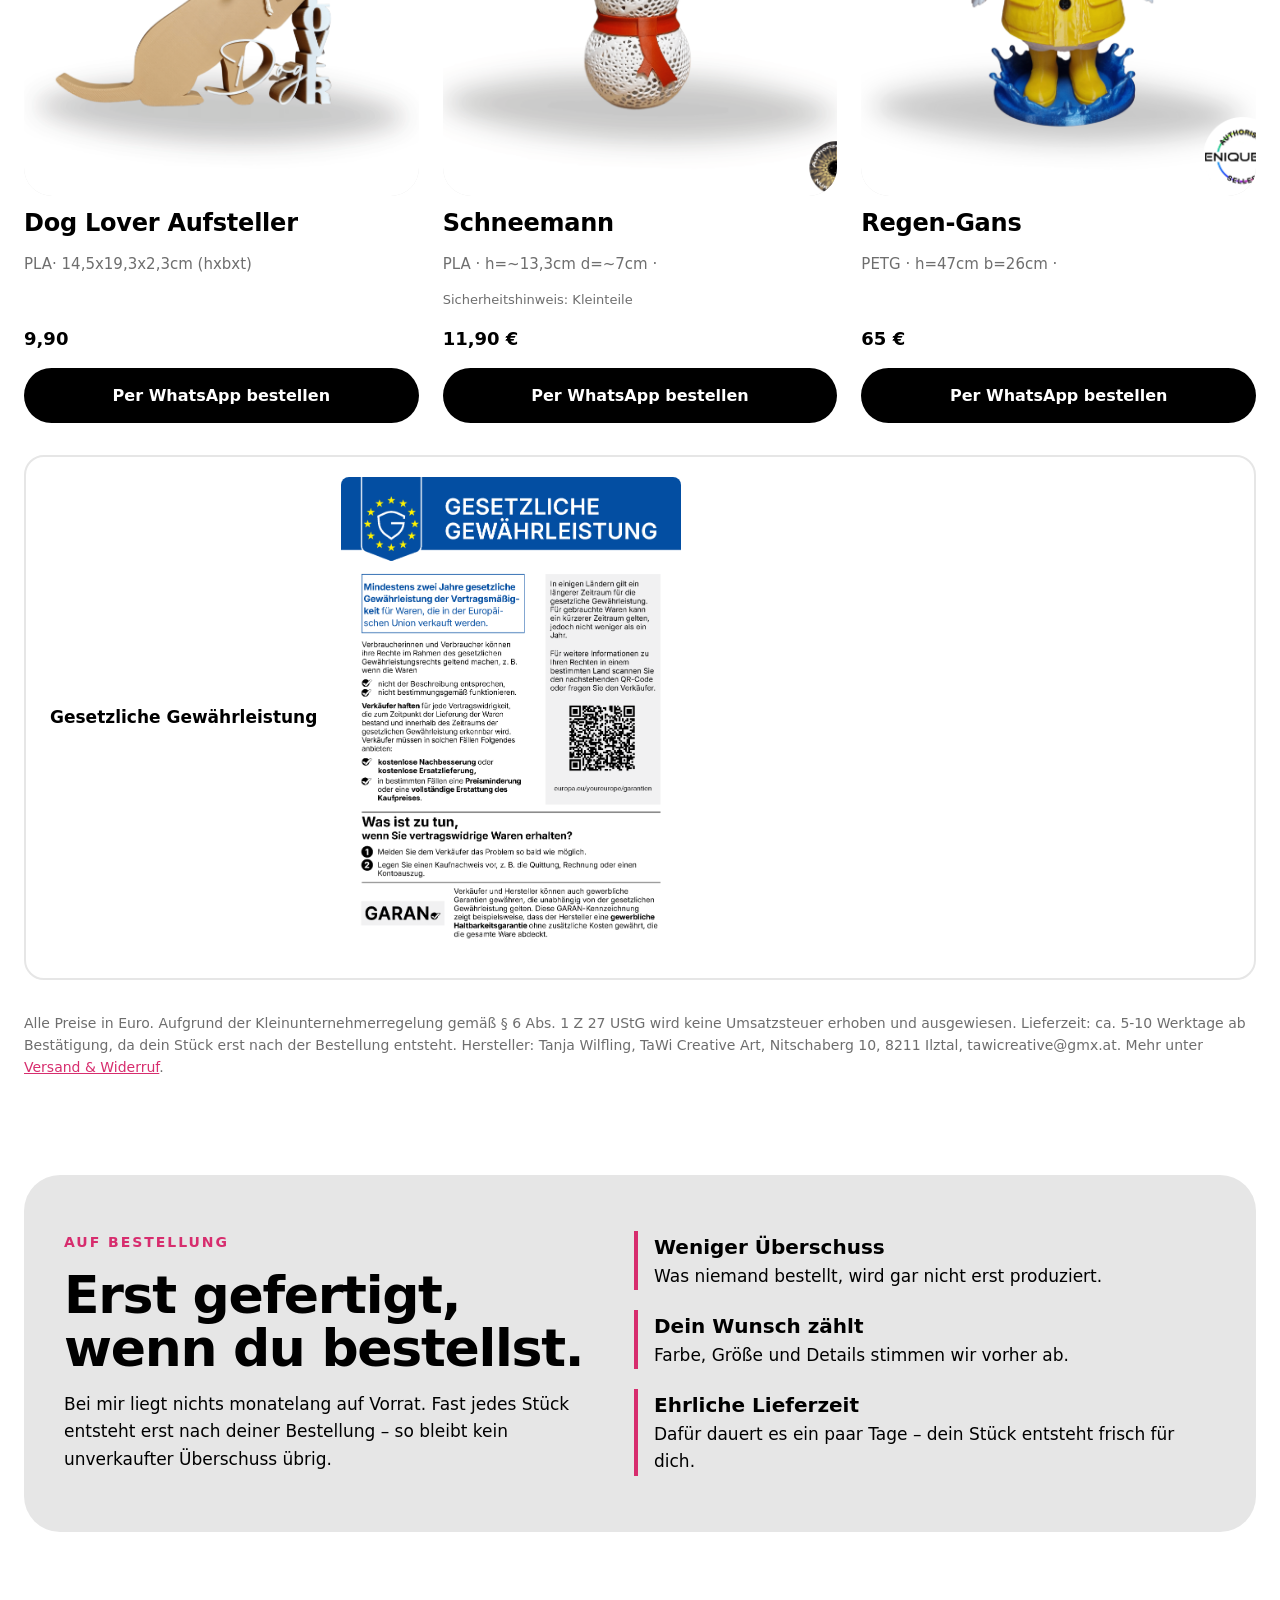
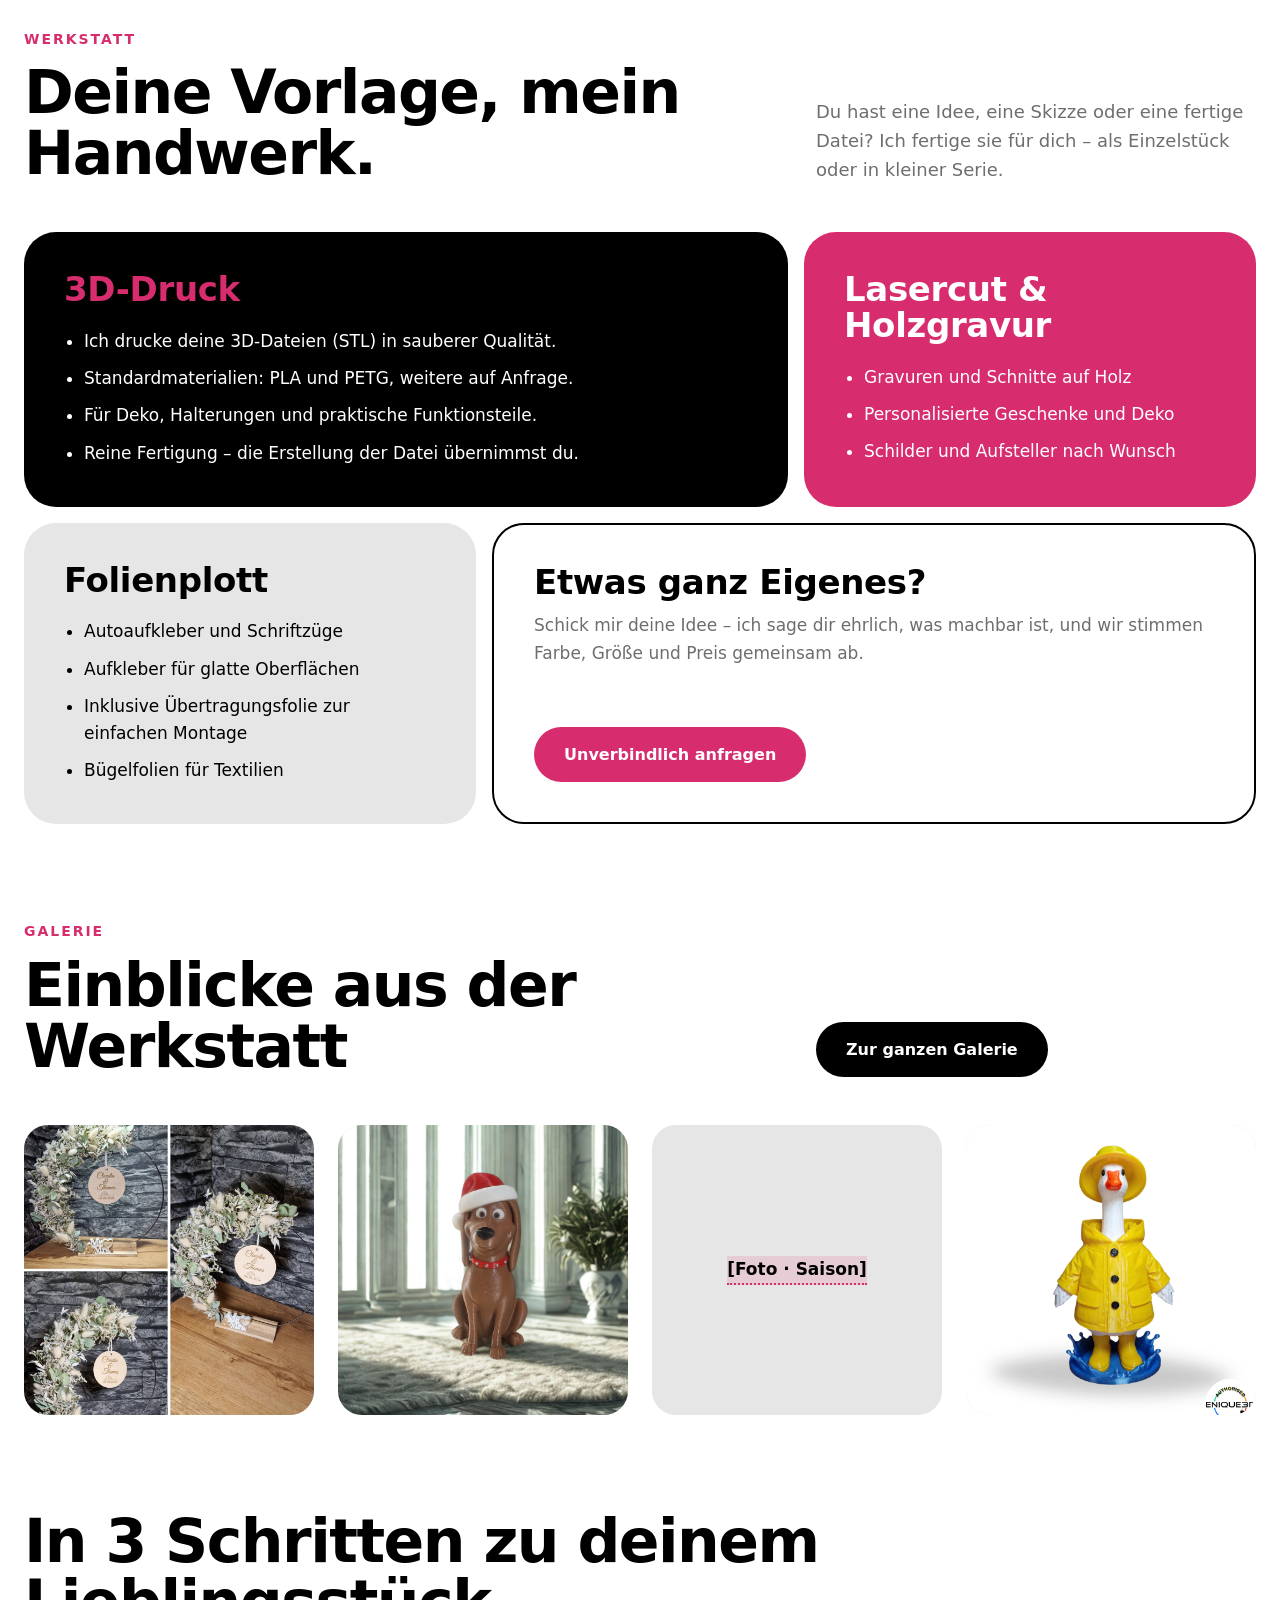
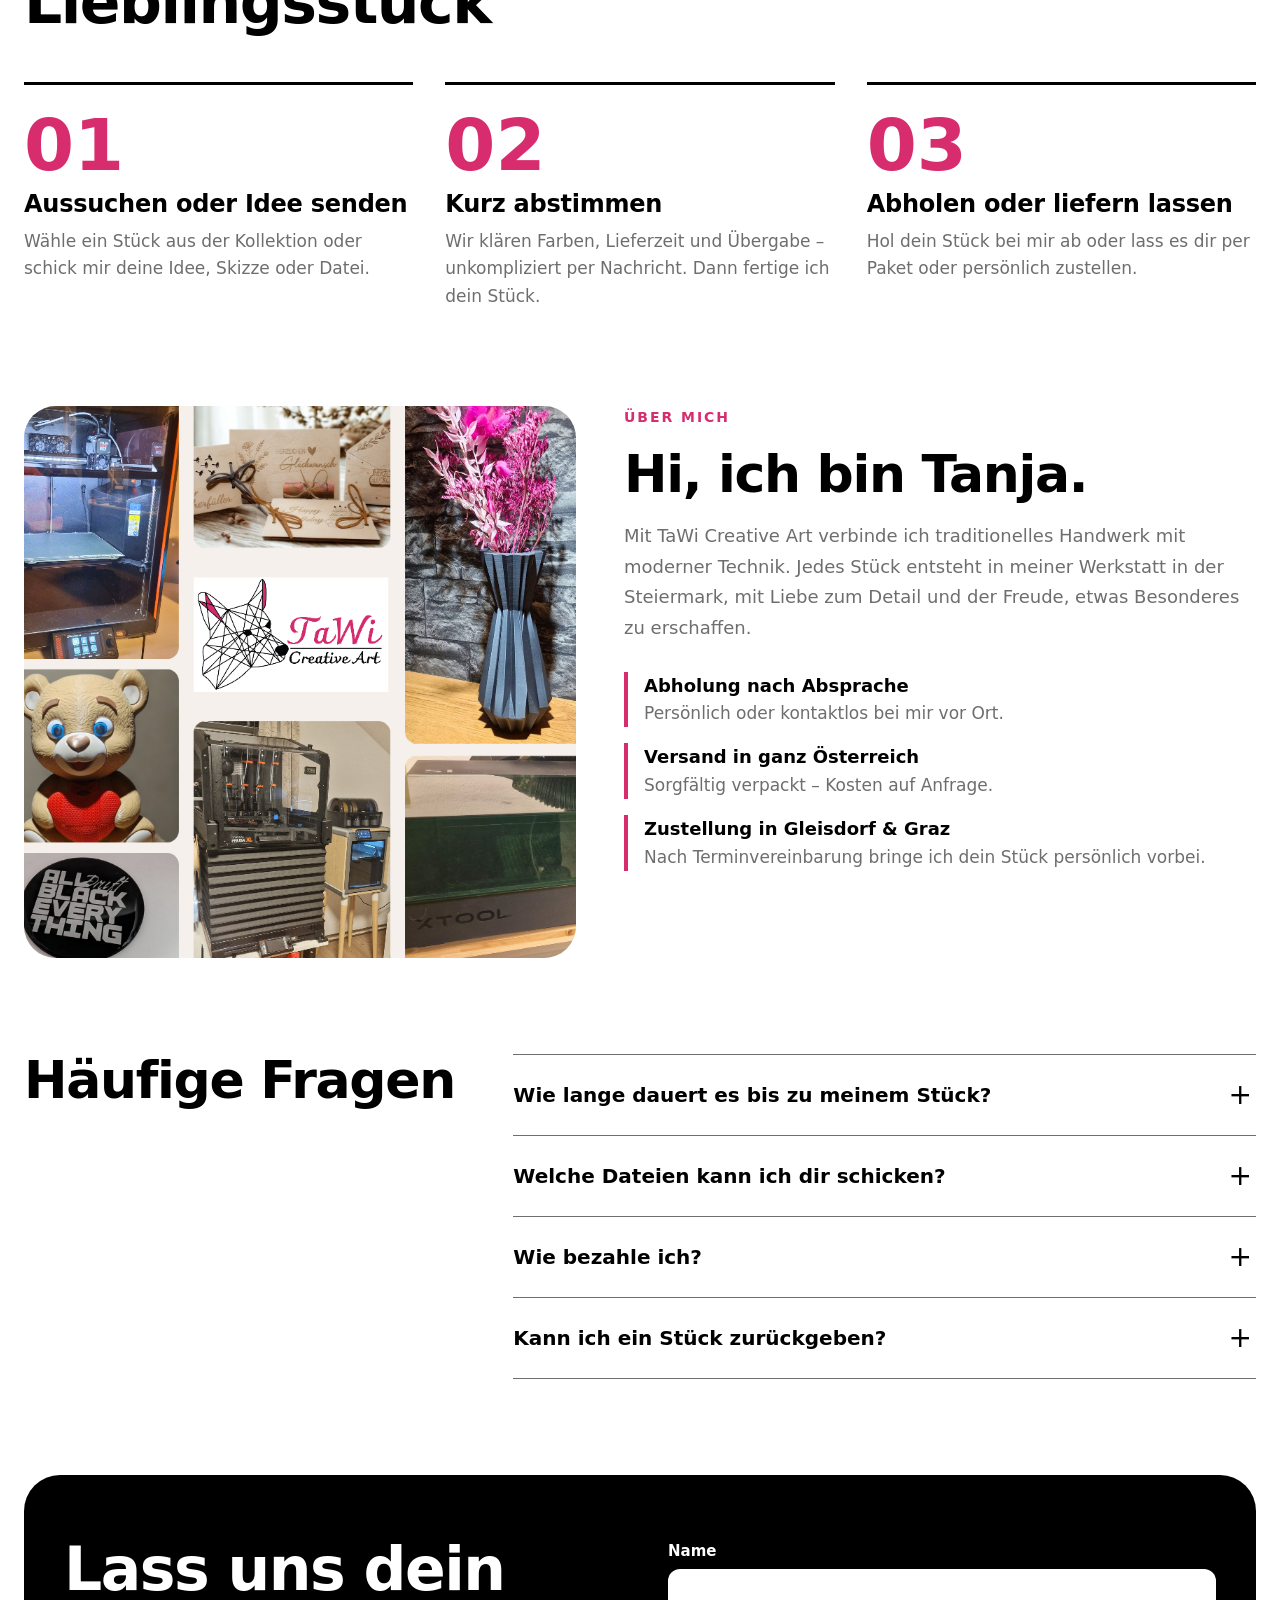
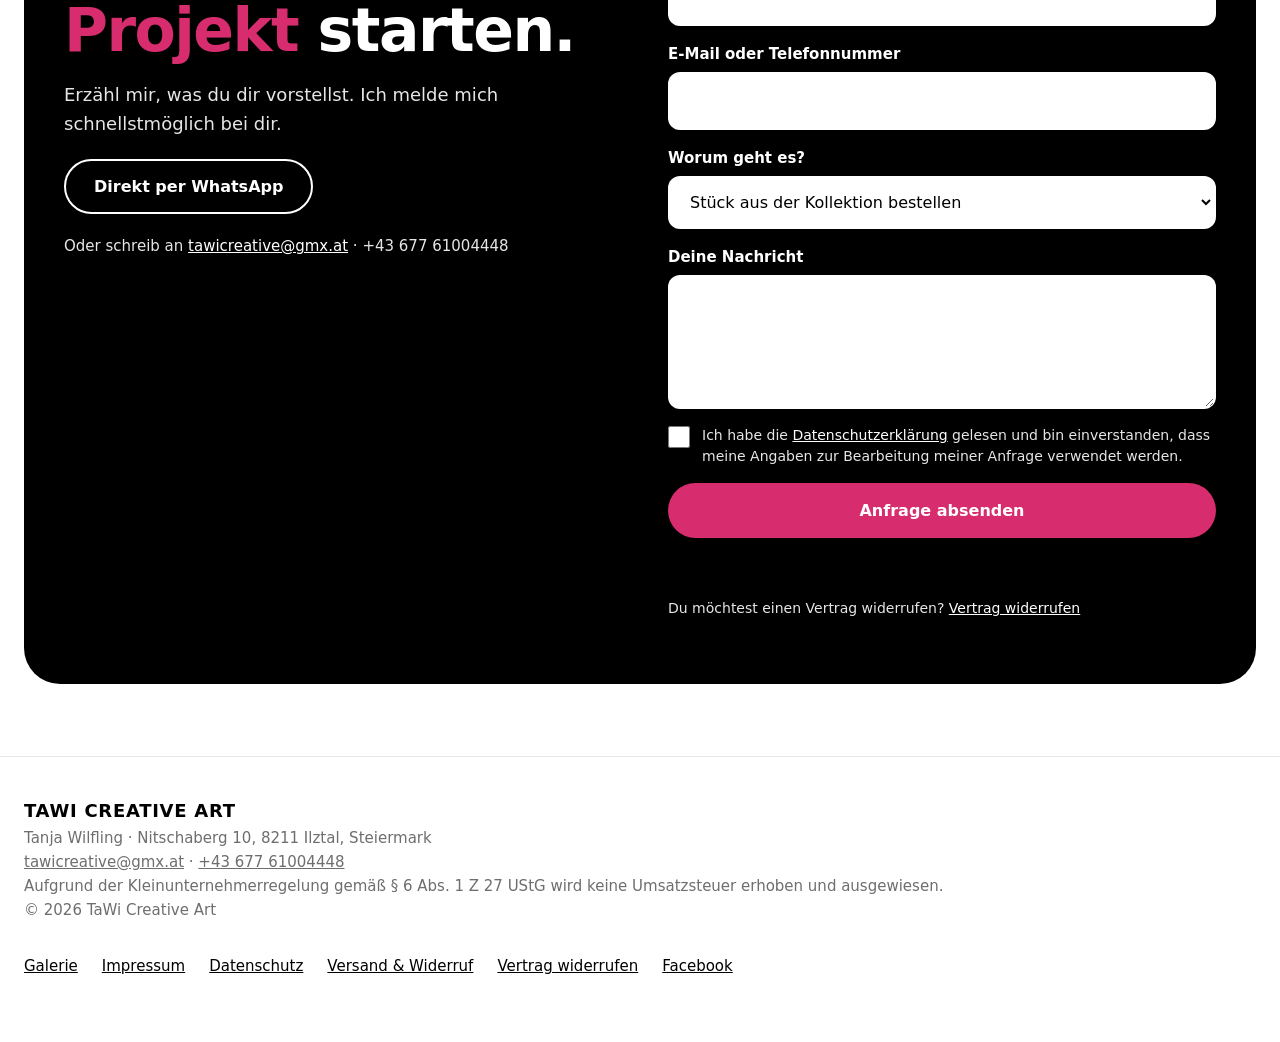
==== commit a9cffb3e: "Add files via upload" ====
--- a/index.html
+++ b/index.html
@@ -11,7 +11,8 @@
 <meta property="og:title" content="TaWi Creative Art – Geschenke &amp; Deko aus 3D-Druck, Lasercut und Folie">
 <meta property="og:description" content="Handgemachte Deko und Geschenke aus 3D-Druck, Lasercut, Holzgravur und Folienplott – meist erst nach deiner Bestellung gefertigt. Aus Gleisdorf, Steiermark.">
 <meta name="theme-color" content="#000000">
-<link rel="icon" href="data:image/svg+xml,%3Csvg xmlns='http://www.w3.org/2000/svg' viewBox='0 0 32 32'%3E%3Crect width='32' height='32' rx='8' fill='%23000'/%3E%3Ccircle cx='16' cy='16' r='7' fill='%23d72d6e'/%3E%3C/svg%3E">
+<link rel="icon" type="image/png" href="assets/images/favicon.png">
+<link rel="apple-touch-icon" href="assets/images/apple-touch-icon.png">
 <link rel="stylesheet" href="assets/css/style.css">
 <script src="assets/js/site.js" defer></script>
 </head>
@@ -20,7 +21,7 @@
 <noscript><div class="ns">Bitte aktiviere JavaScript, damit Produkte und Kontaktdaten angezeigt werden.</div></noscript>
 <header class="cardwrap"><div class="dark">
 <nav class="nav" aria-label="Hauptnavigation">
-  <a class="logo" href="index.html"><i></i>TaWi Creative Art</a>
+  <a class="logo" href="index.html" aria-label="TaWi Creative Art – zur Startseite"><img src="assets/images/logo.png" alt="TaWi Creative Art" width="112" height="64"></a>
   <ul>
     <li><a href="index.html#kollektion">Kollektion</a></li>
     <li><a href="index.html#werkstatt">Werkstatt</a></li>
--- a/assets/css/style.css
+++ b/assets/css/style.css
@@ -31,8 +31,9 @@
 .cardwrap{padding:16px 16px 0}
 .dark{max-width:var(--max);margin:0 auto;background:var(--black);color:var(--white);border-radius:36px;overflow:hidden}
 .nav{display:flex;flex-wrap:wrap;align-items:center;justify-content:space-between;gap:8px 16px;padding:20px 32px}
-.logo{display:flex;align-items:center;gap:10px;font-family:var(--head);font-weight:800;font-size:22px;letter-spacing:.04em;text-transform:uppercase;color:var(--white);text-decoration:none}
-.logo i{width:14px;height:14px;border-radius:99px;background:var(--pink);display:inline-block}
+.logo{display:inline-flex;align-items:center;background:var(--white);border-radius:18px;padding:6px 14px;text-decoration:none}
+.nav a.logo{padding:8px 16px;border-radius:18px}
+.logo img{display:block;height:64px;width:auto}
 .nav ul{display:flex;flex-wrap:wrap;gap:0 24px;list-style:none;margin:0;padding:0;align-items:center;font-weight:500}
 .nav a{color:var(--white);text-decoration:none;display:inline-block;padding:12px 0}
 .nav a:hover{color:var(--g1);text-decoration:underline}
@@ -83,7 +84,8 @@
 .card h3{font-size:24px}
 .card .d{font-size:15px;color:var(--g2)}
 .card .s{font-size:13px;color:var(--g2)}
-.card .p{font-weight:700;font-size:18px}
+.card .p{font-weight:700;font-size:18px;margin-top:auto}
+.card .b{font-size:15px}
 .note{font-size:14px;color:var(--g2);margin-top:32px}
 .label-box{margin-top:32px;border:2px dashed var(--g2);border-radius:var(--radius-s);padding:20px 24px;display:flex;flex-wrap:wrap;gap:16px 24px;align-items:center}
 .label-box strong{display:block}
@@ -169,7 +171,7 @@
 /* Textseiten (Impressum etc.) */
 .legal{max-width:760px;margin:0 auto;padding:72px 24px 24px;display:flex;flex-direction:column;gap:32px;overflow-wrap:anywhere}
 .legal section>p+p{margin-top:12px}
-.legal h1{font-size:clamp(40px,6vw,64px)}
+.legal h1{font-size:clamp(16px,5vw,40px);overflow-wrap:normal;word-break:normal}
 .legal h2{font-size:24px;letter-spacing:-0.01em;line-height:1.2;margin-bottom:6px}
 .legal .lead{color:var(--g2)}
 .legal ul{margin:6px 0 0;padding-left:22px}
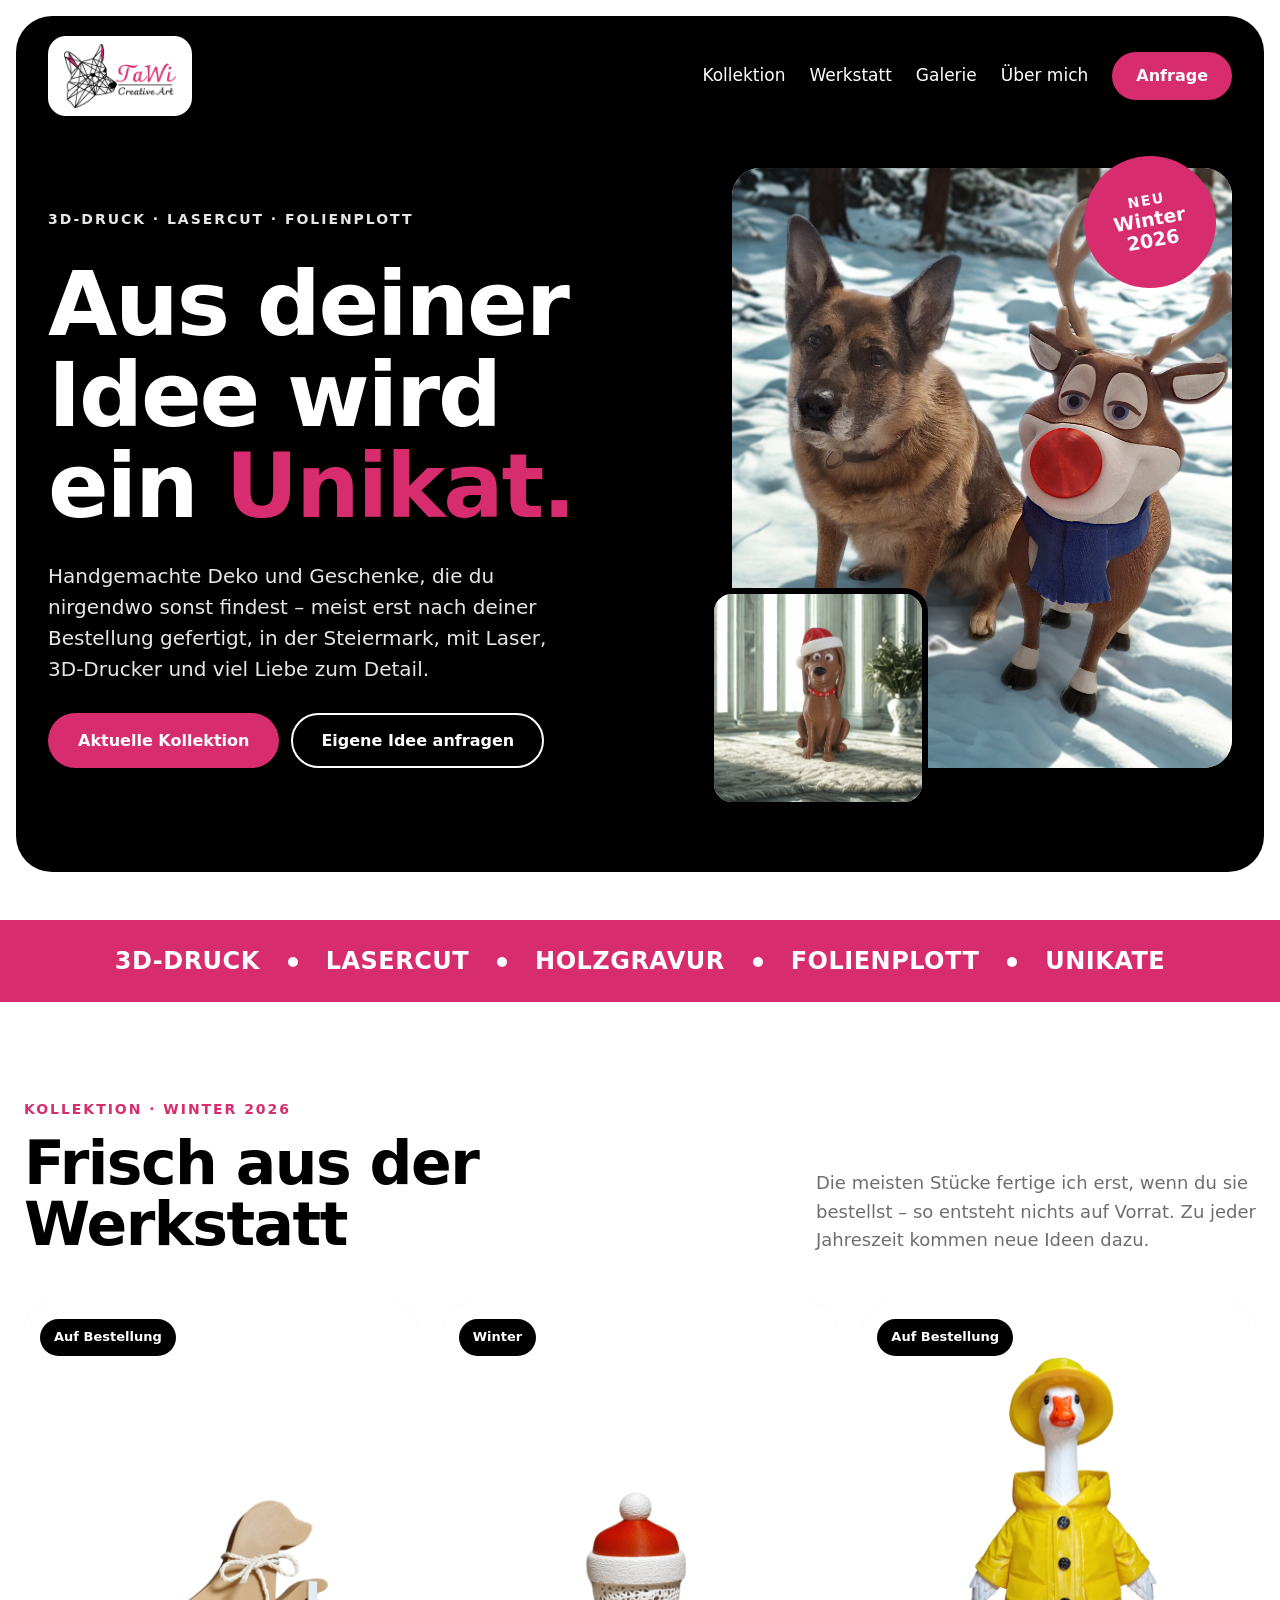
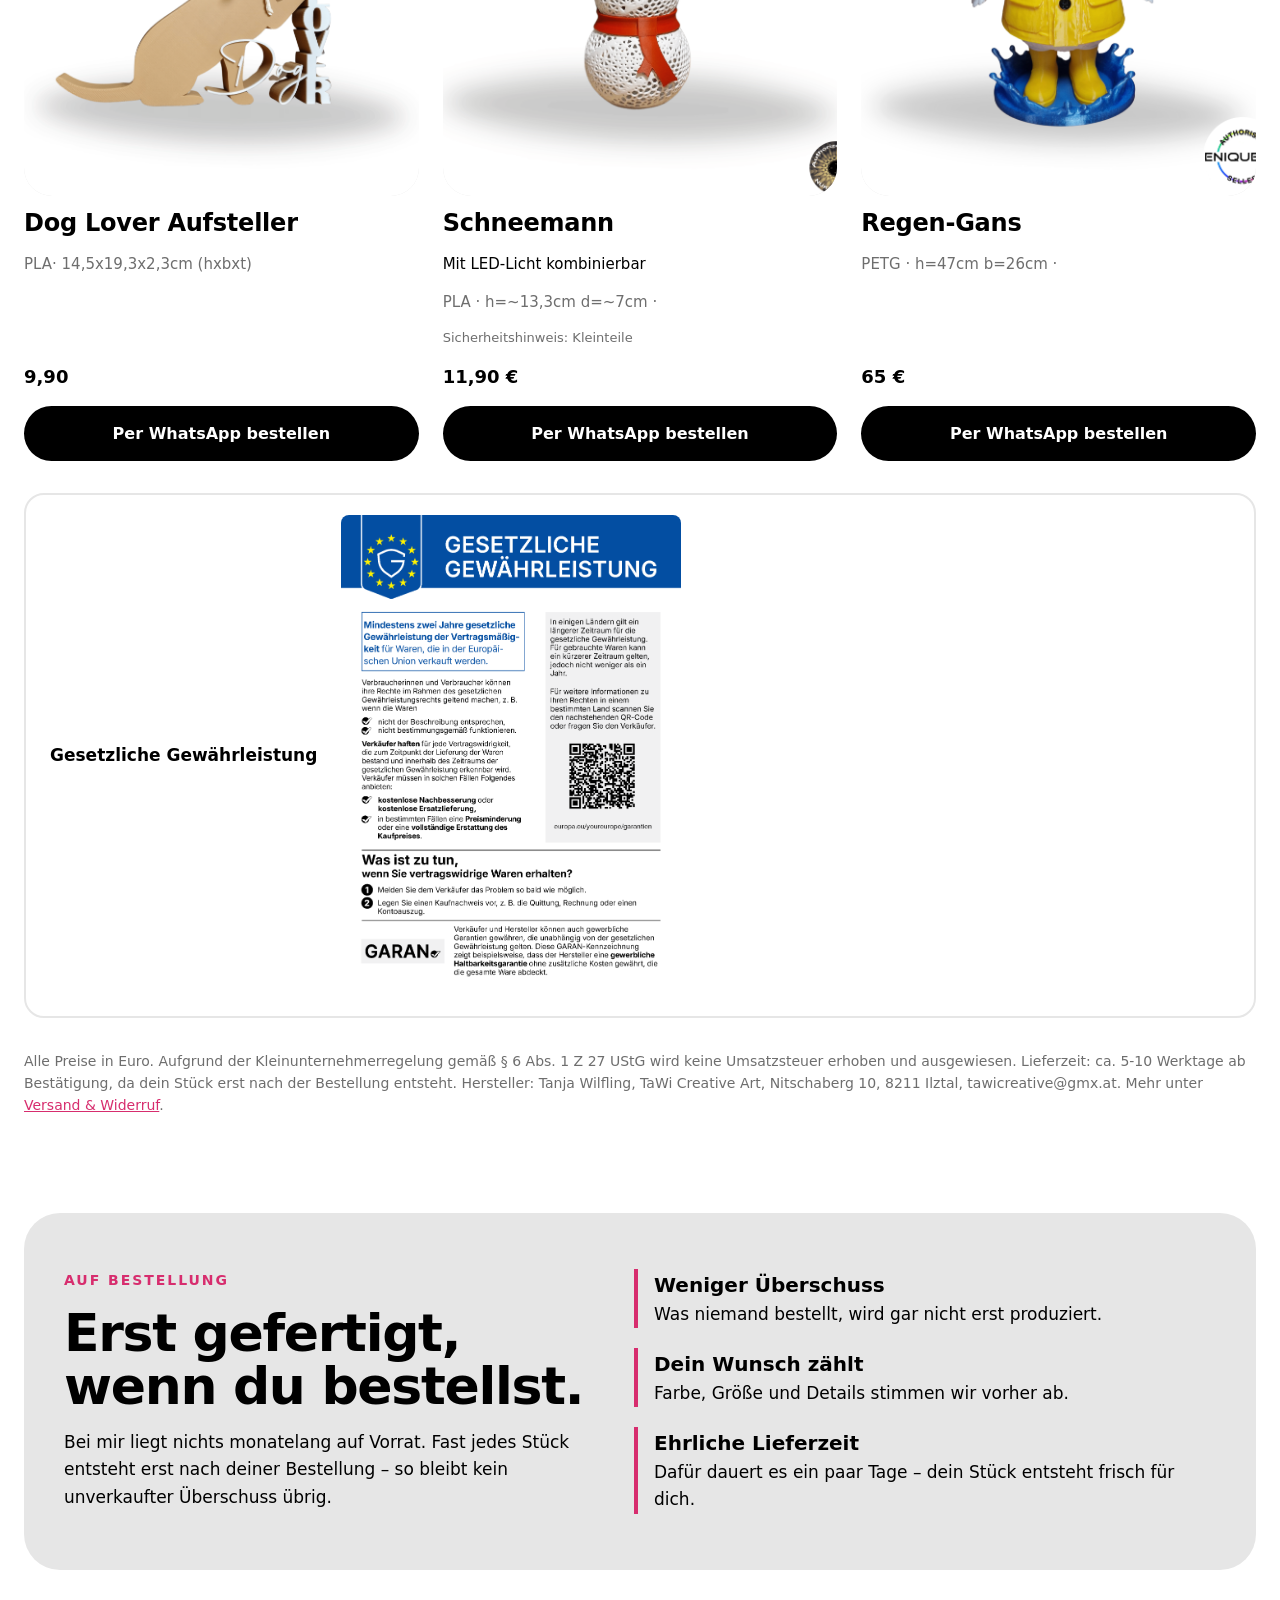
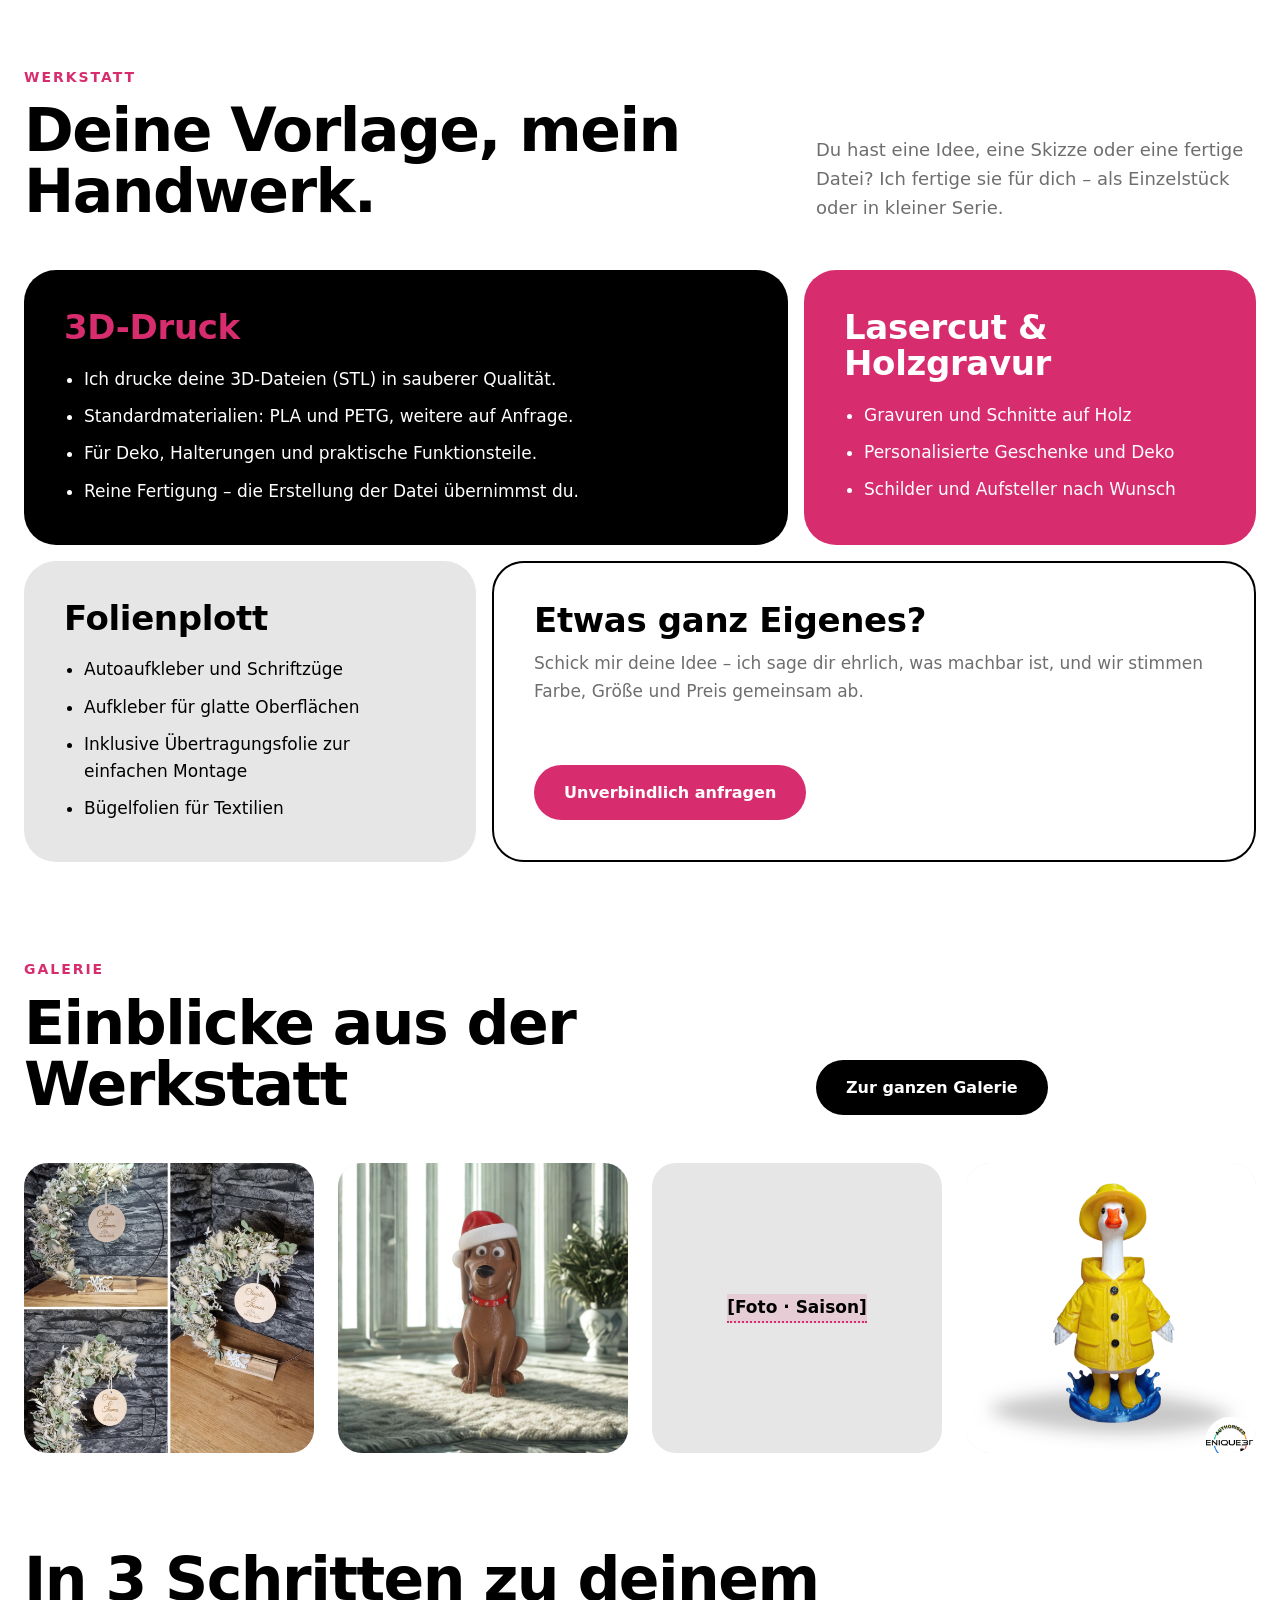
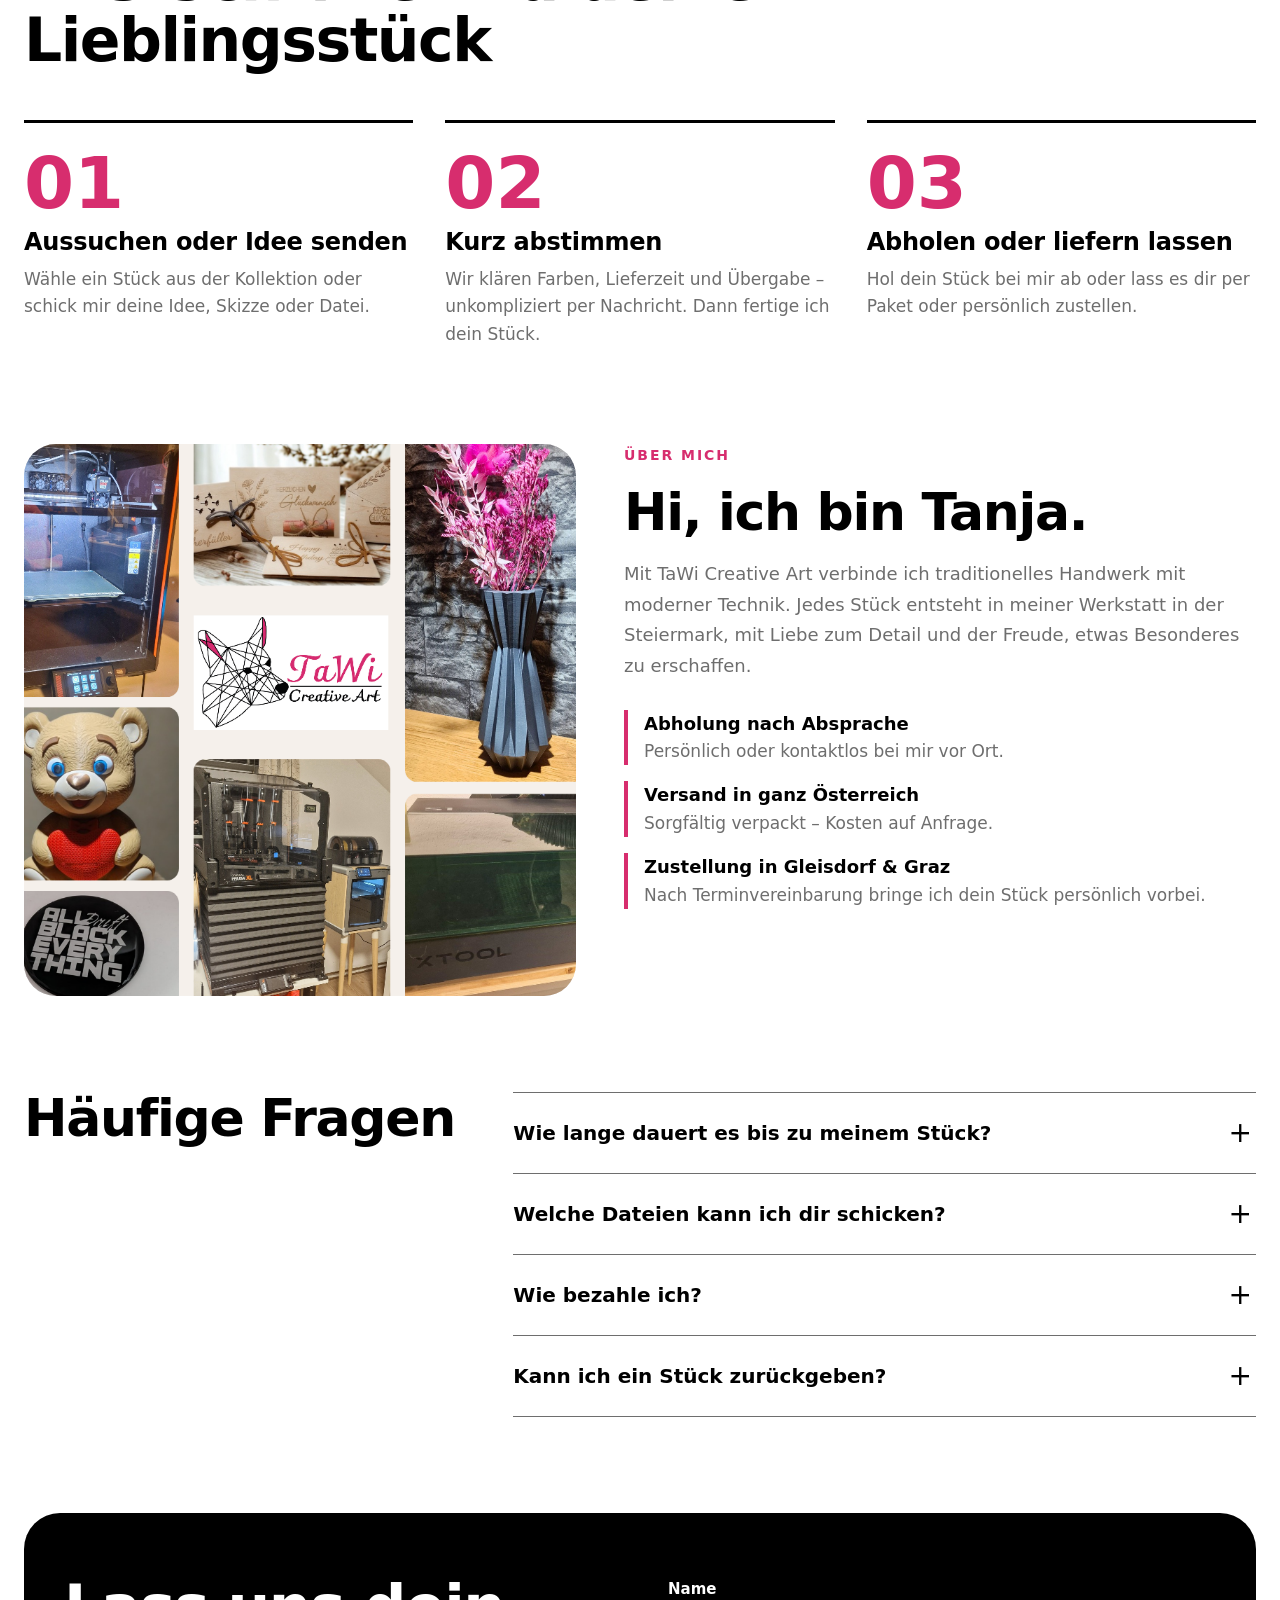
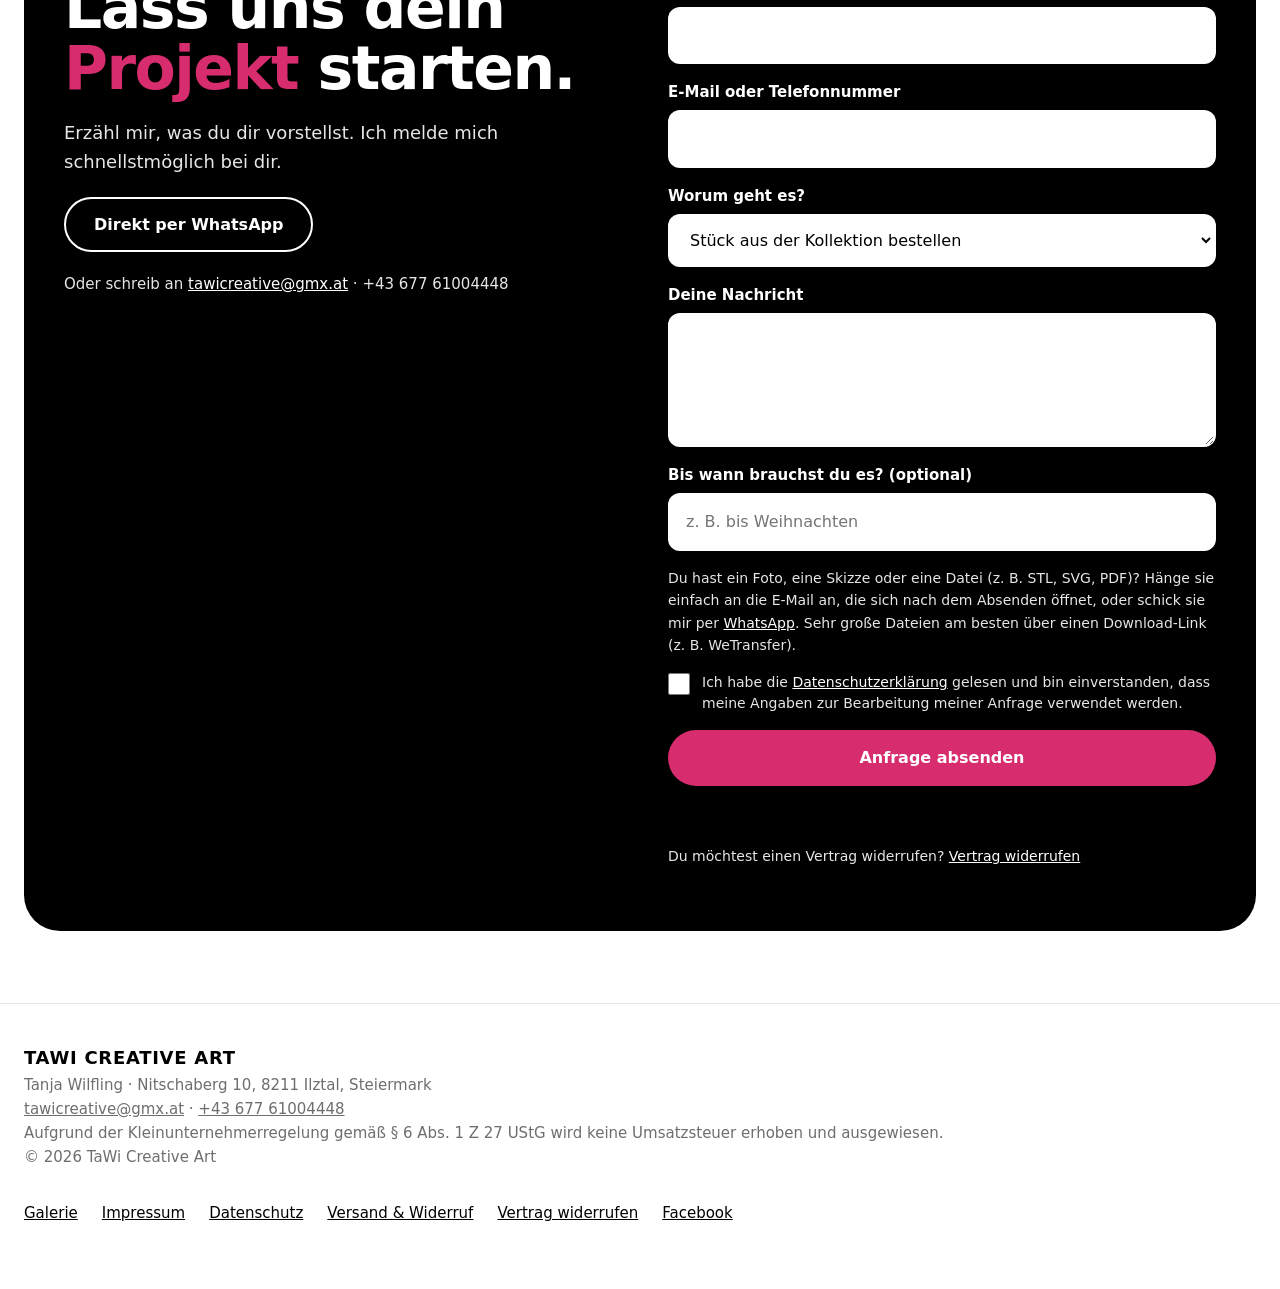
==== commit 6ebd44a3: "Add files via upload" ====
--- a/index.html
+++ b/index.html
@@ -199,6 +199,8 @@
         </select>
       </div>
       <div class="field"><label for="f-text">Deine Nachricht</label><textarea id="f-text" name="Nachricht" rows="4" required></textarea></div>
+      <div class="field"><label for="f-datum">Bis wann brauchst du es? (optional)</label><input id="f-datum" name="Gewünscht bis" type="text" placeholder="z. B. bis Weihnachten"></div>
+      <p style="font-size:14px;color:#e6e6e6;margin:0">Du hast ein Foto, eine Skizze oder eine Datei (z. B. STL, SVG, PDF)? Hänge sie einfach an die E-Mail an, die sich nach dem Absenden öffnet, oder schick sie mir per <a style="color:#fff" data-href="https://wa.me/{whatsapp}" href="https://wa.me/4367761004448">WhatsApp</a>. Sehr große Dateien am besten über einen Download-Link (z. B. WeTransfer).</p>
       <div class="hp" aria-hidden="true"><label>Nicht ausfüllen<input name="_gotcha" type="text" tabindex="-1" autocomplete="off"></label></div>
       <div class="check"><input id="f-dsgvo" type="checkbox" required><label for="f-dsgvo">Ich habe die <a href="datenschutz.html">Datenschutzerklärung</a> gelesen und bin einverstanden, dass meine Angaben zur Bearbeitung meiner Anfrage verwendet werden.</label></div>
       <button class="btn" type="submit">Anfrage absenden</button>
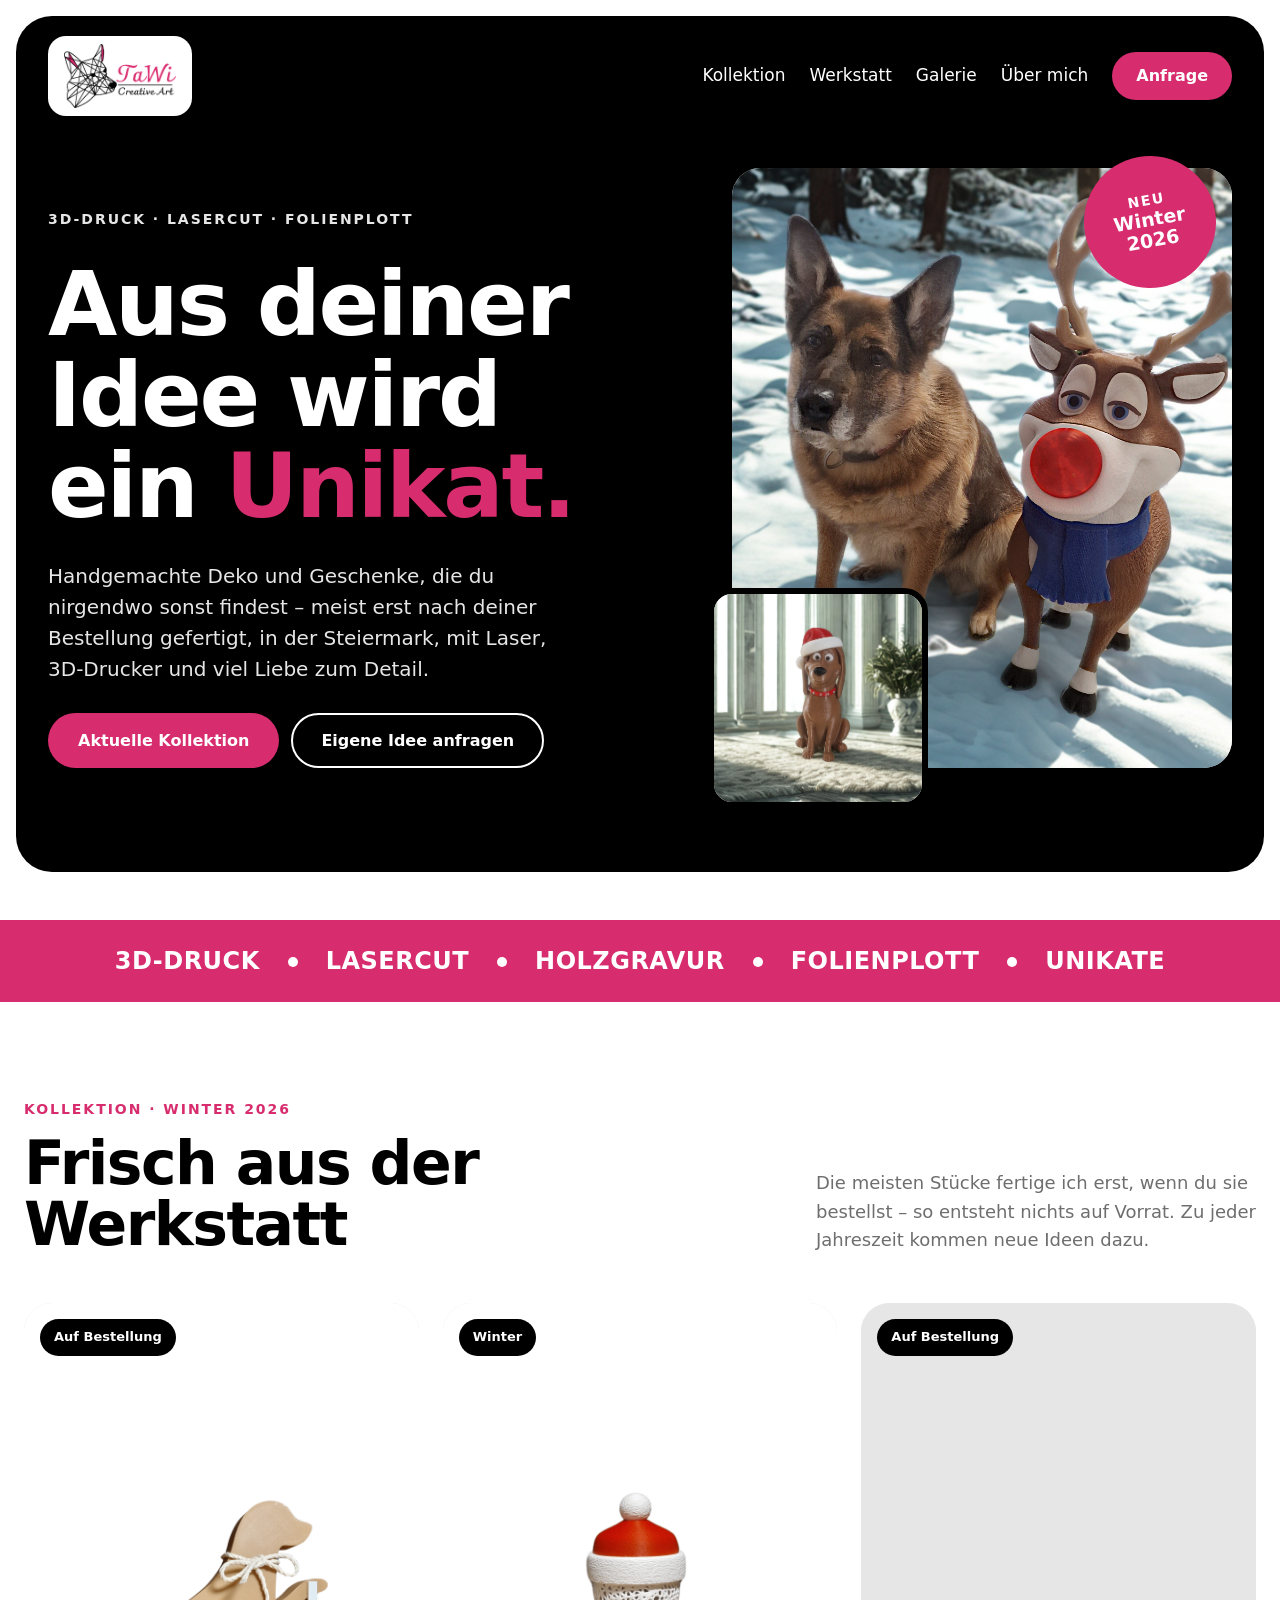
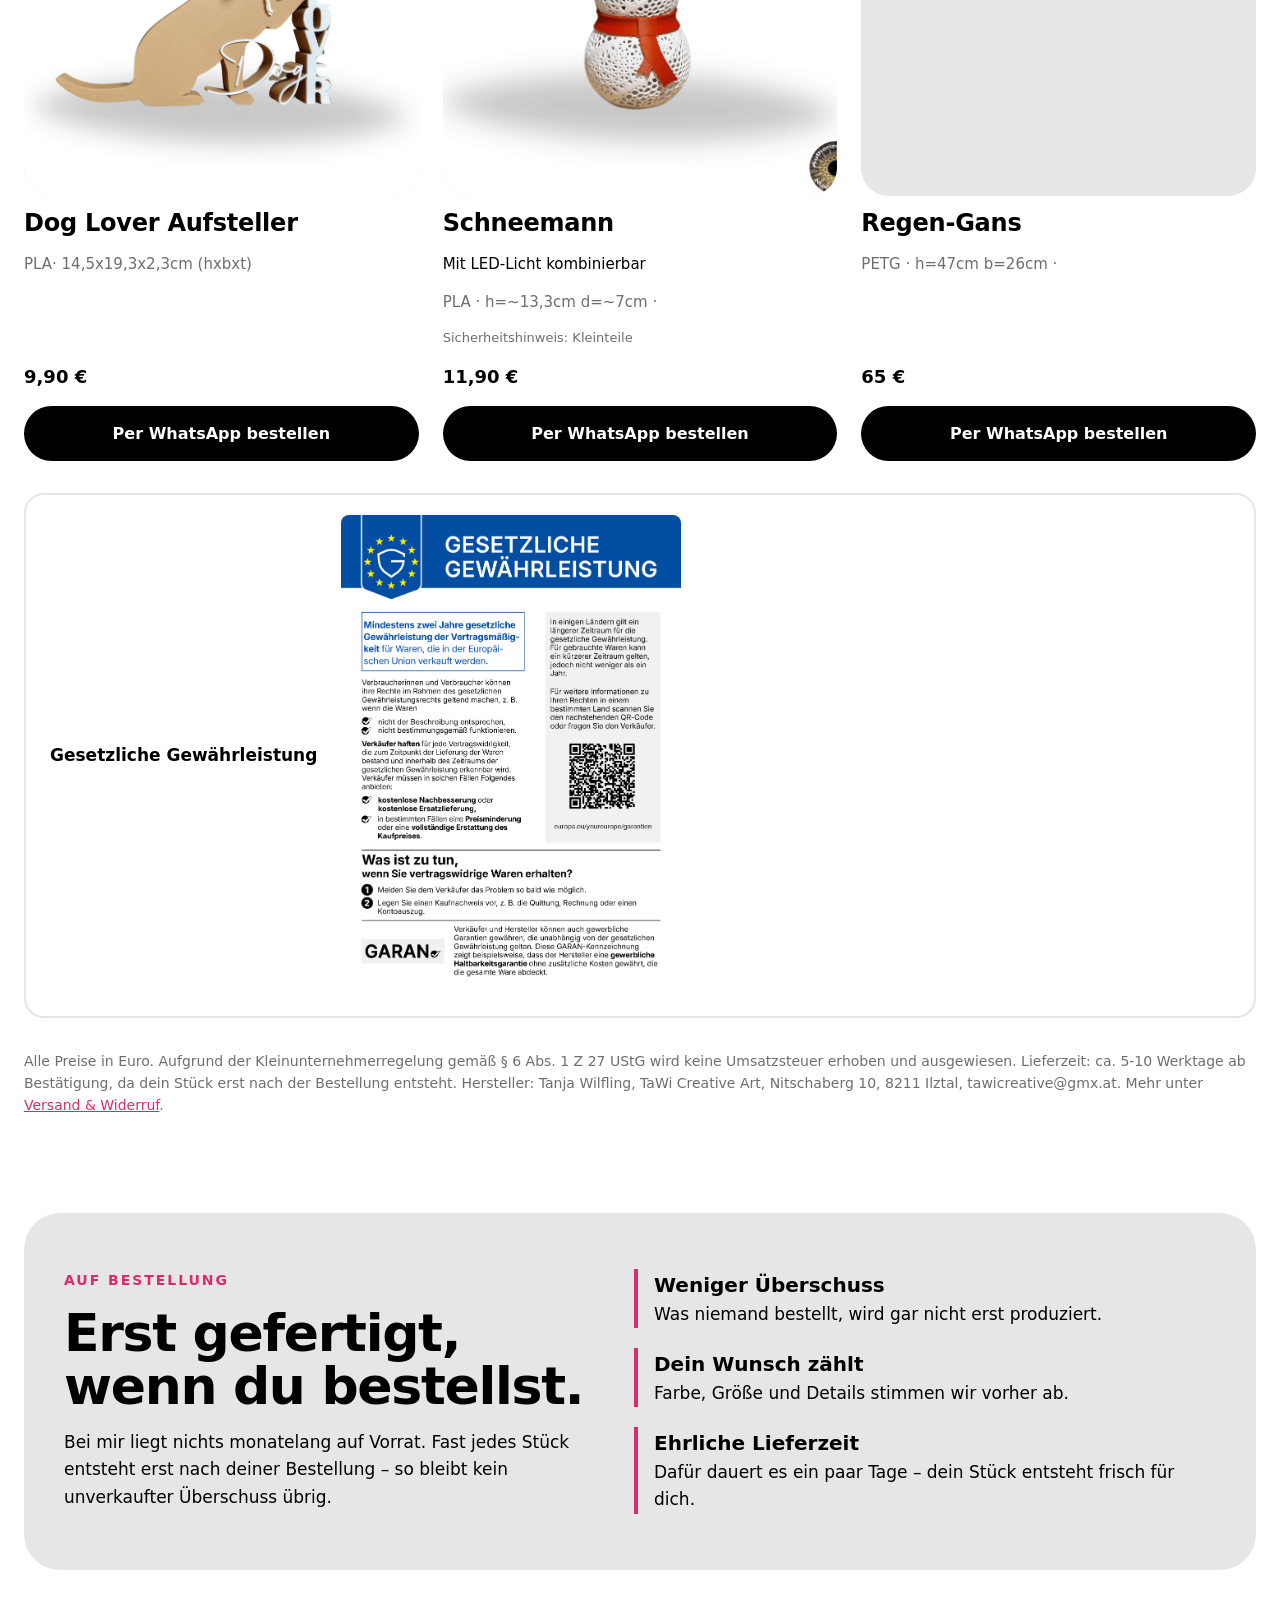
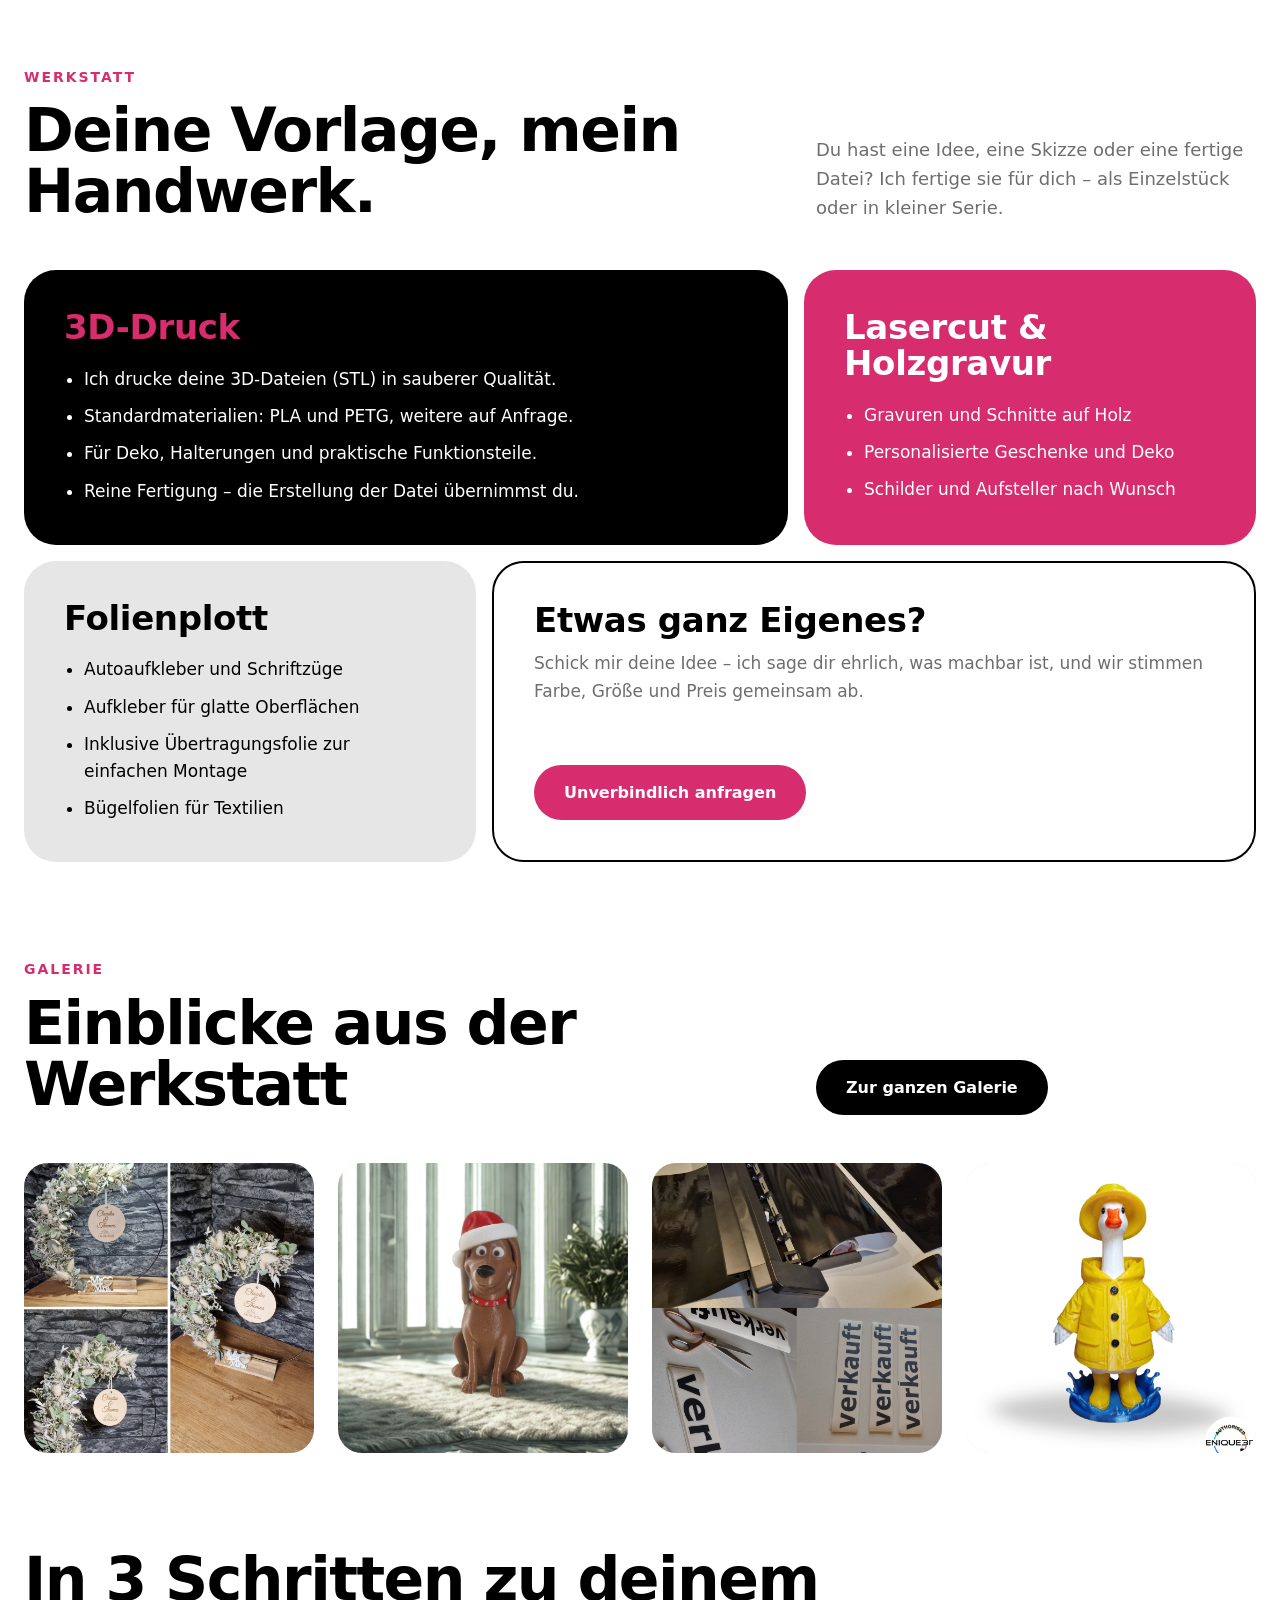
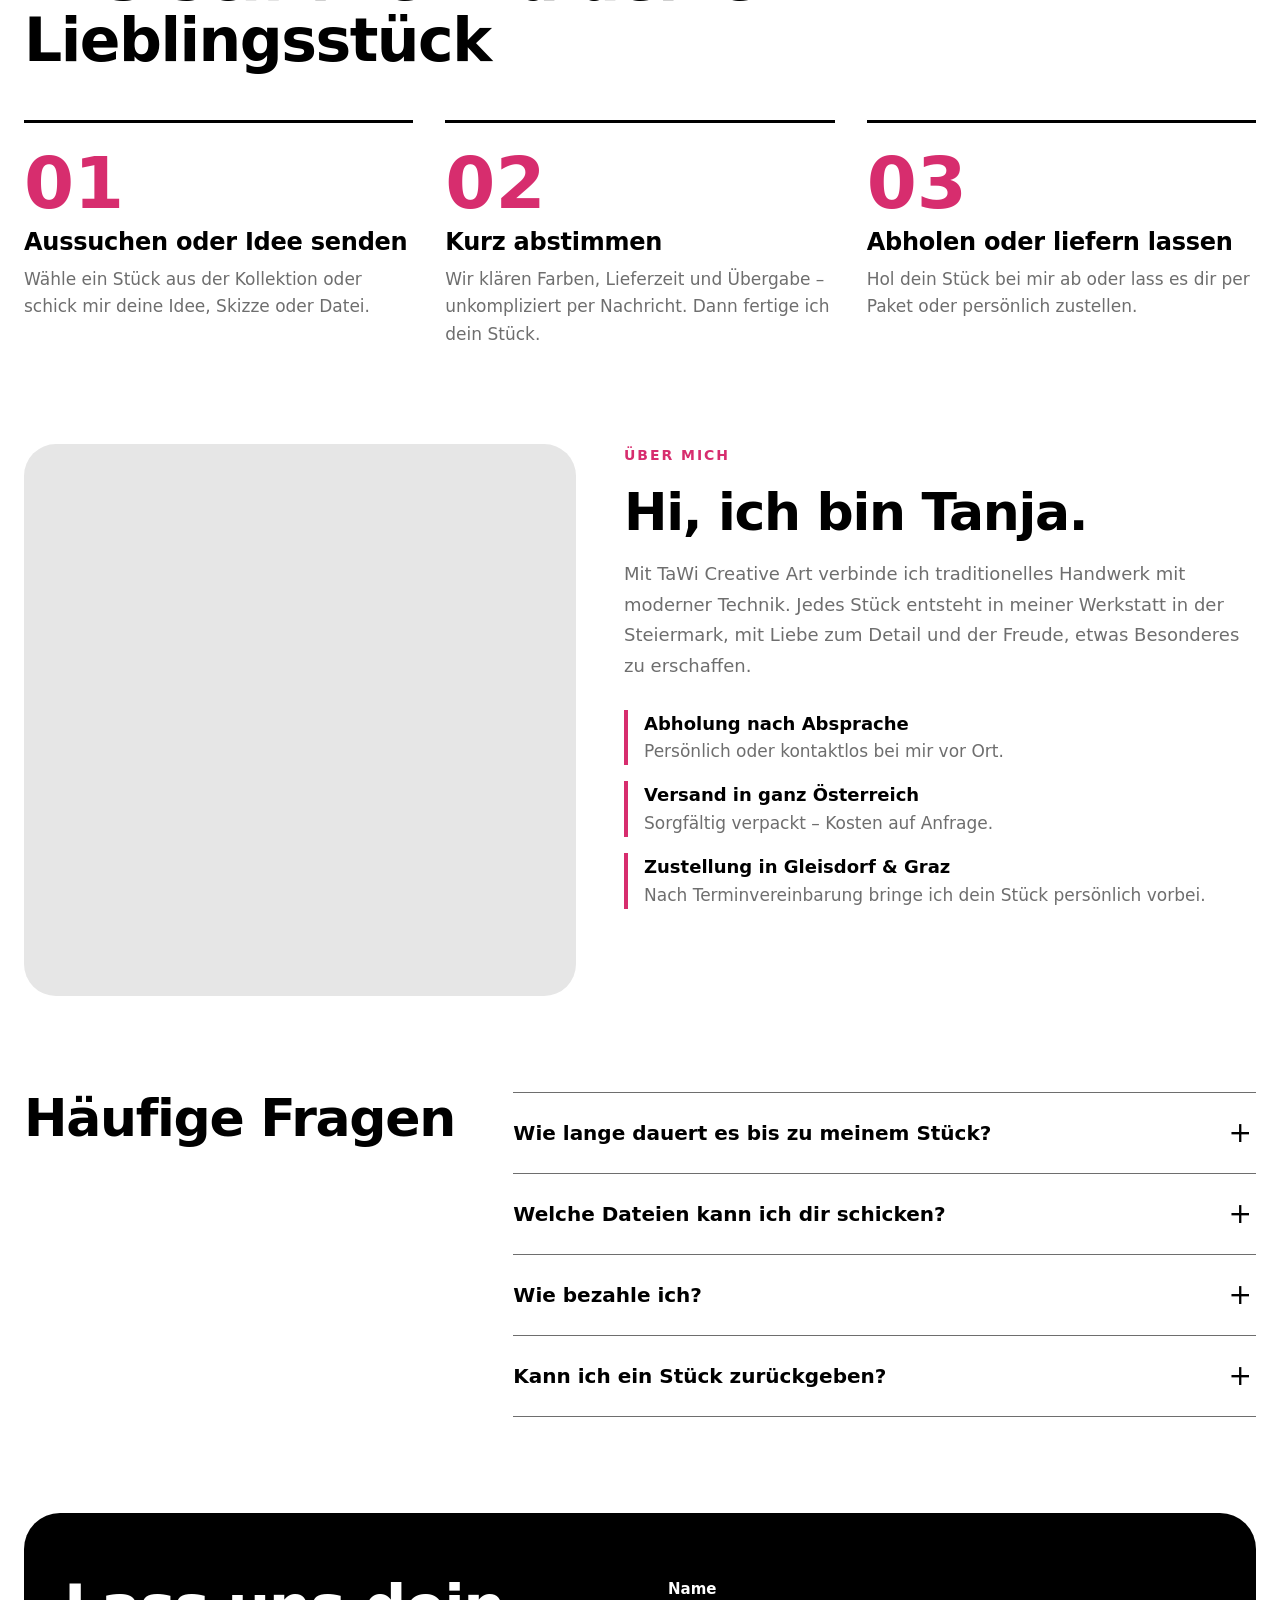
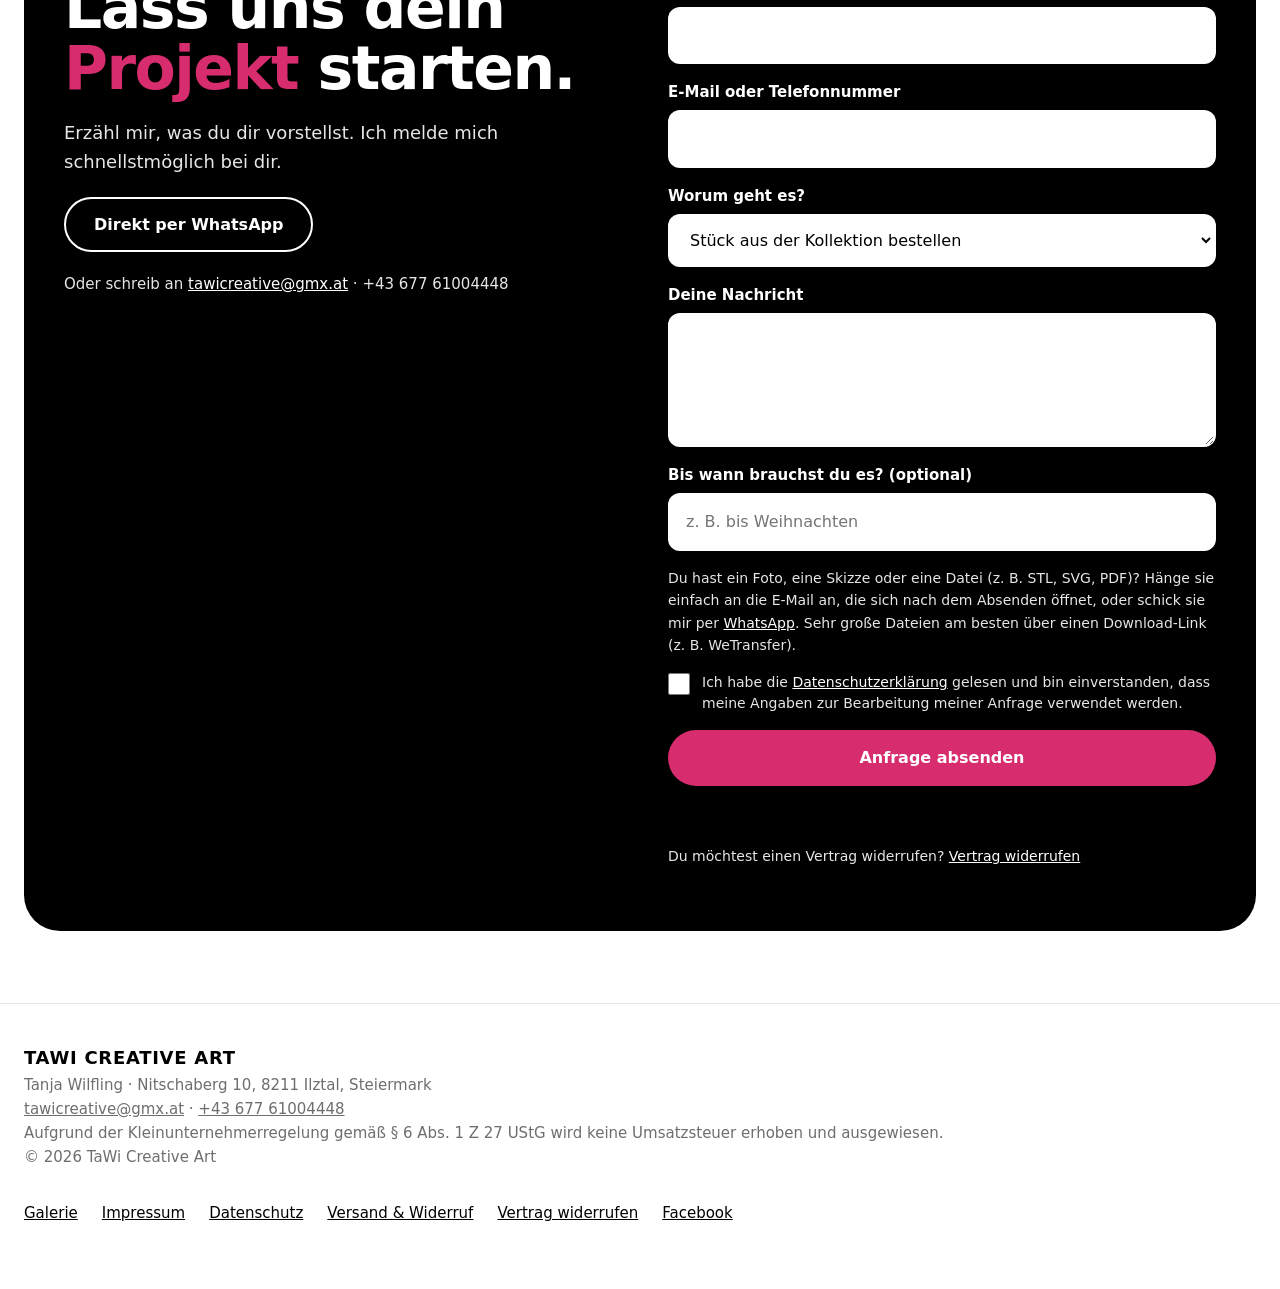
==== commit 0e6cdcb3: "Add files via upload" ====
--- a/index.html
+++ b/index.html
@@ -13,8 +13,8 @@
 <meta name="theme-color" content="#000000">
 <link rel="icon" type="image/png" href="assets/images/favicon.png">
 <link rel="apple-touch-icon" href="assets/images/apple-touch-icon.png">
-<link rel="stylesheet" href="assets/css/style.css">
-<script src="assets/js/site.js" defer></script>
+<link rel="stylesheet" href="assets/css/style.css?v=5">
+<script src="assets/js/site.js?v=5" defer></script>
 </head>
 <body>
 <a class="skip" href="#main">Zum Inhalt springen</a>
@@ -184,7 +184,7 @@
     <div>
       <h2 id="h-kontakt">Lass uns dein <span class="pink">Projekt</span> starten.</h2>
       <p>Erzähl mir, was du dir vorstellst. Ich melde mich schnellstmöglich bei dir.</p>
-      <a class="btn btn--line" data-href="https://wa.me/{whatsapp}" href="https://wa.me/4367761004448">Direkt per WhatsApp</a>
+      <a class="btn btn--line" data-href="https://wa.me/{whatsapp}?text=Hallo%20Tanja%2C%20ich%20habe%20eine%20Anfrage%20%C3%BCber%20deine%20Website%3A%20" href="https://wa.me/4367761004448?text=Hallo%20Tanja%2C%20ich%20habe%20eine%20Anfrage%20%C3%BCber%20deine%20Website%3A%20">Direkt per WhatsApp</a>
       <p style="font-size:15px">Oder schreib an <a style="color:#fff" data-href="mailto:{email}" data-site="email" href="#kontakt">[E-Mail-Adresse]</a> · <span data-site="telefon">+43 677 61004448</span></p>
     </div>
     <form class="f" data-subject="Anfrage über die Website TaWi Creative Art" novalidate>
